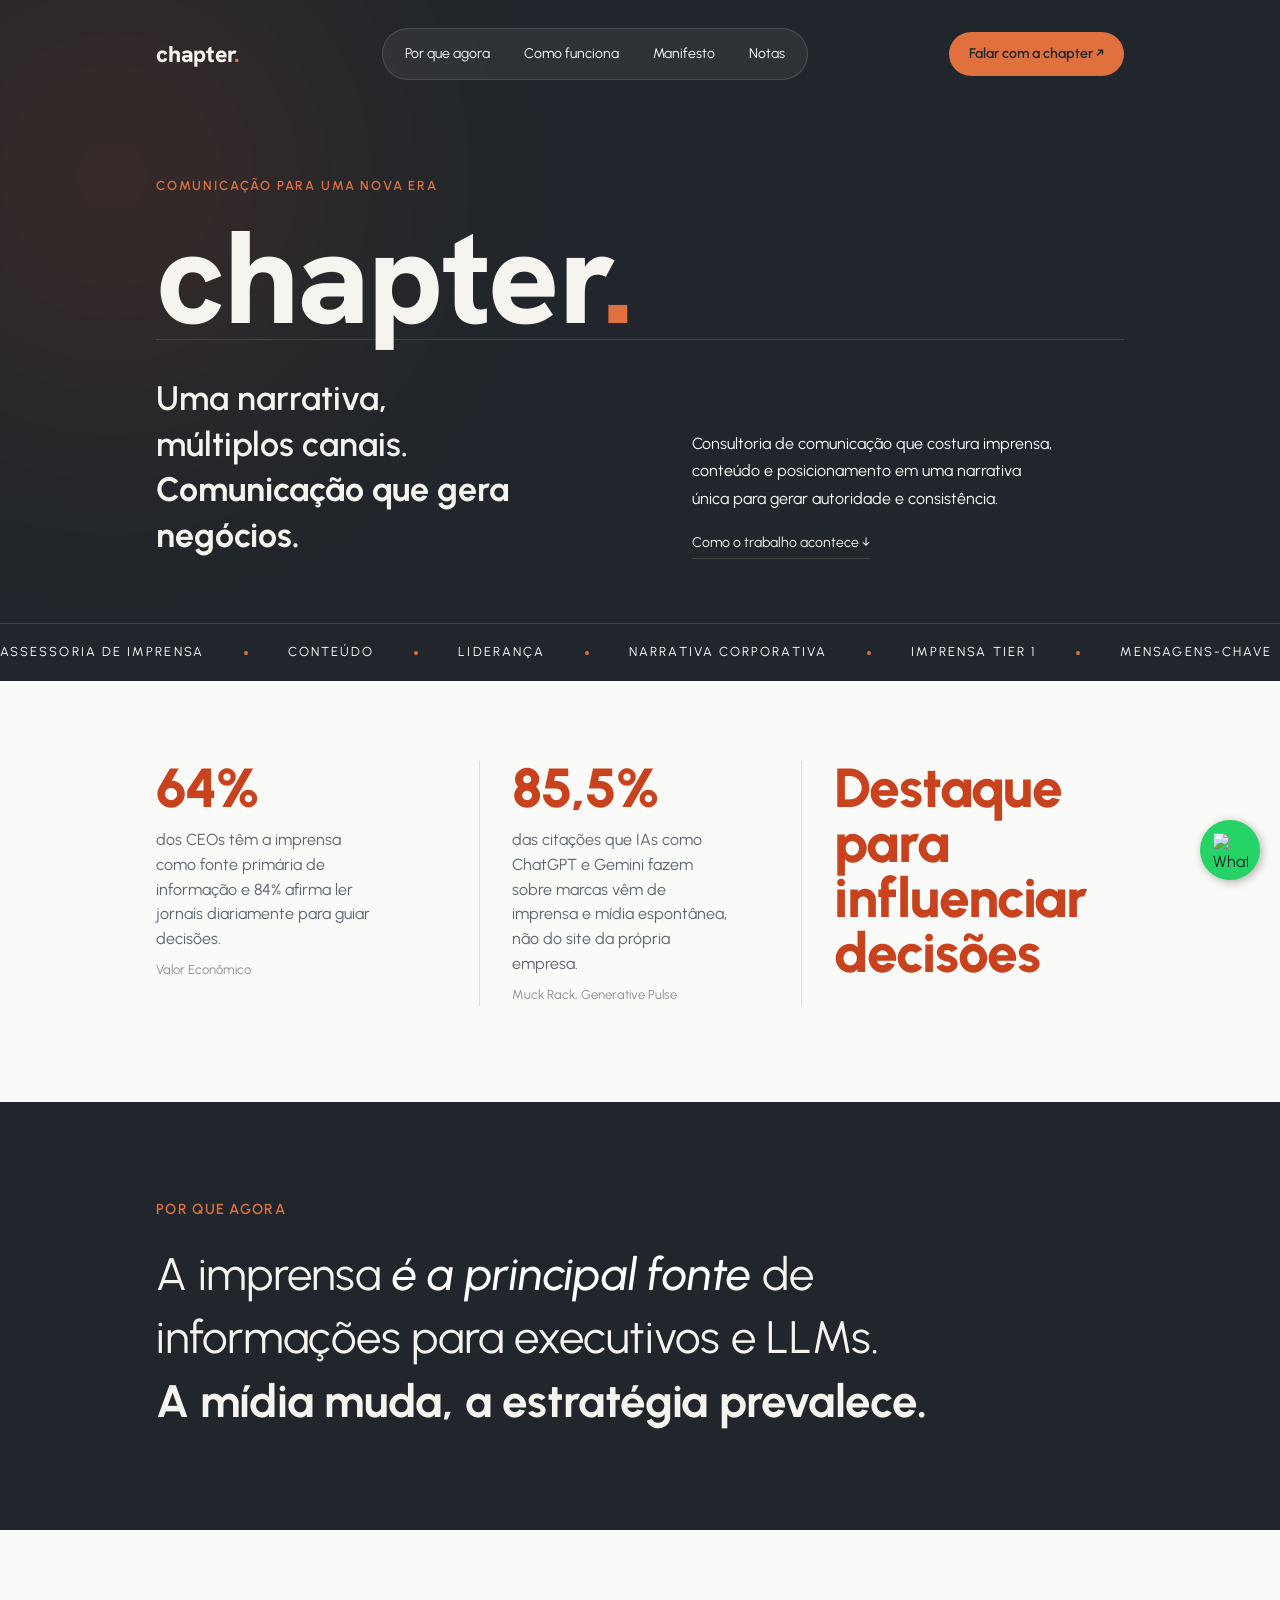
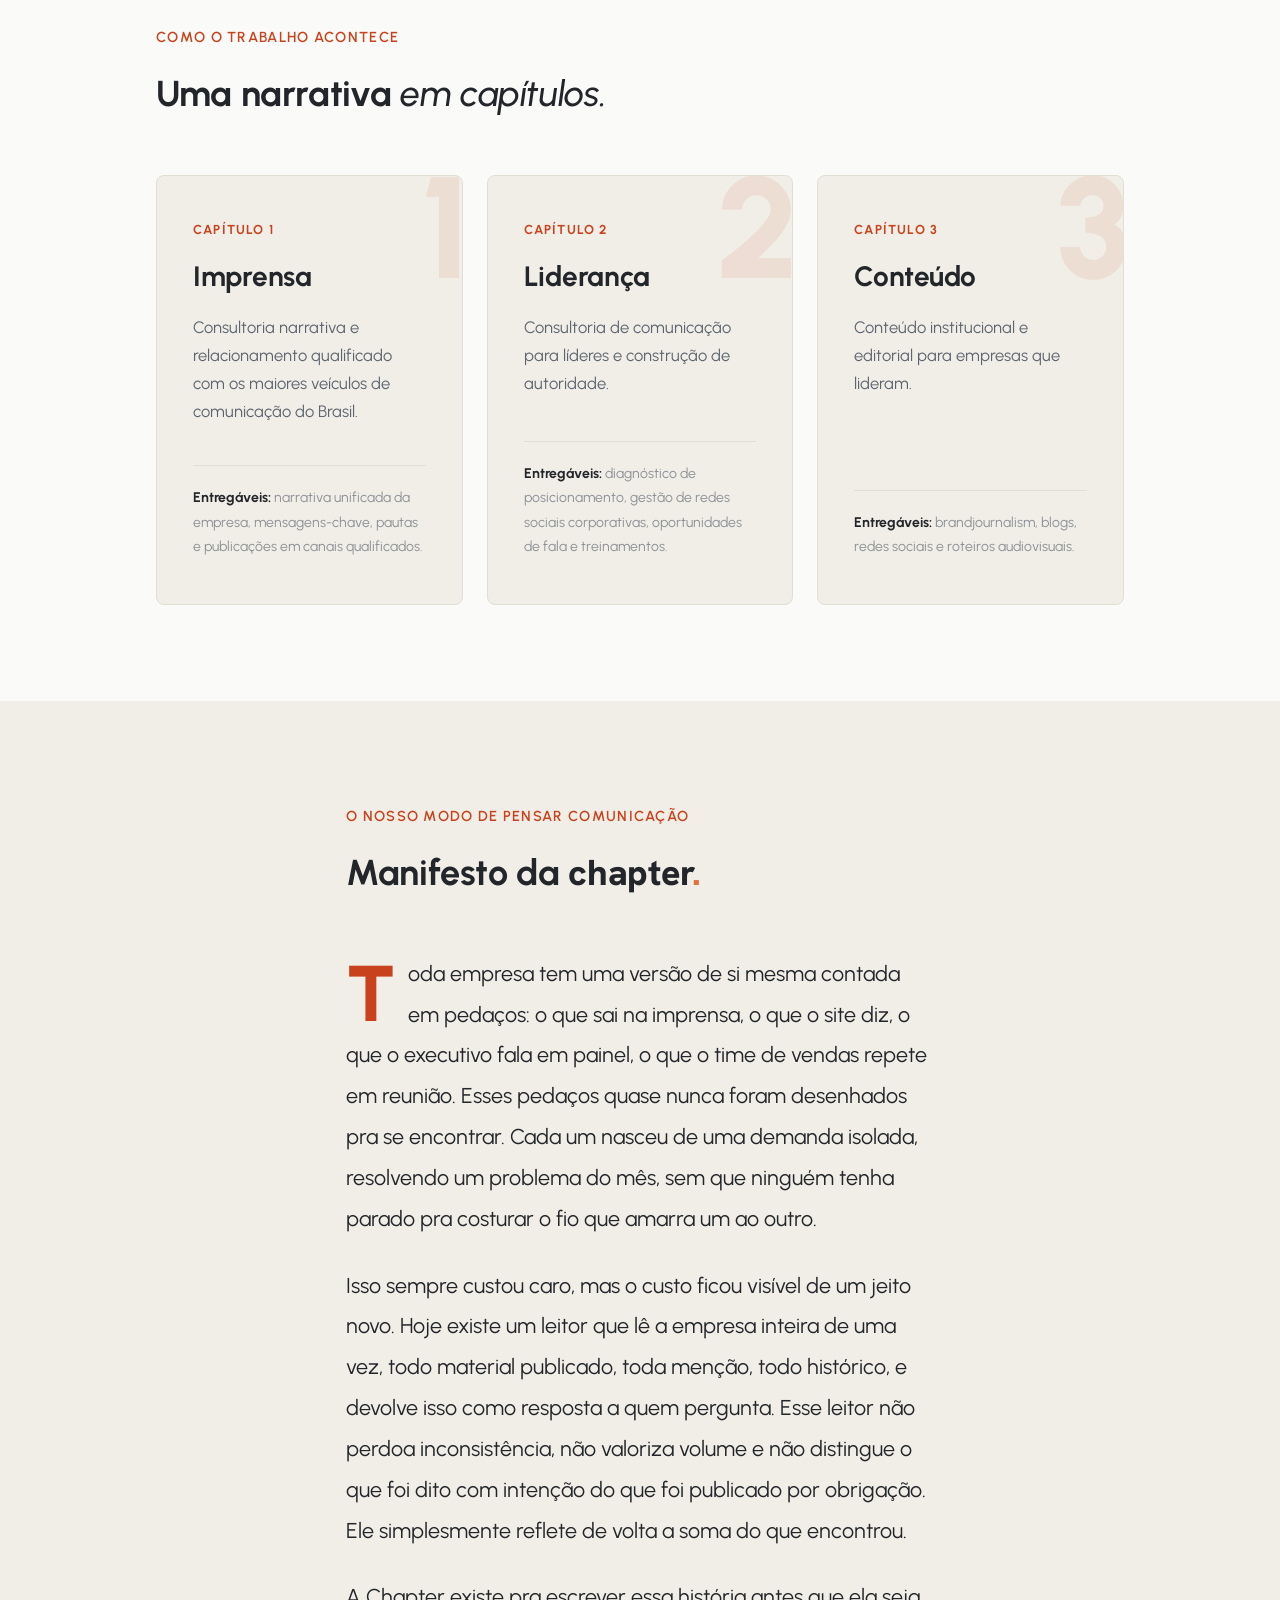
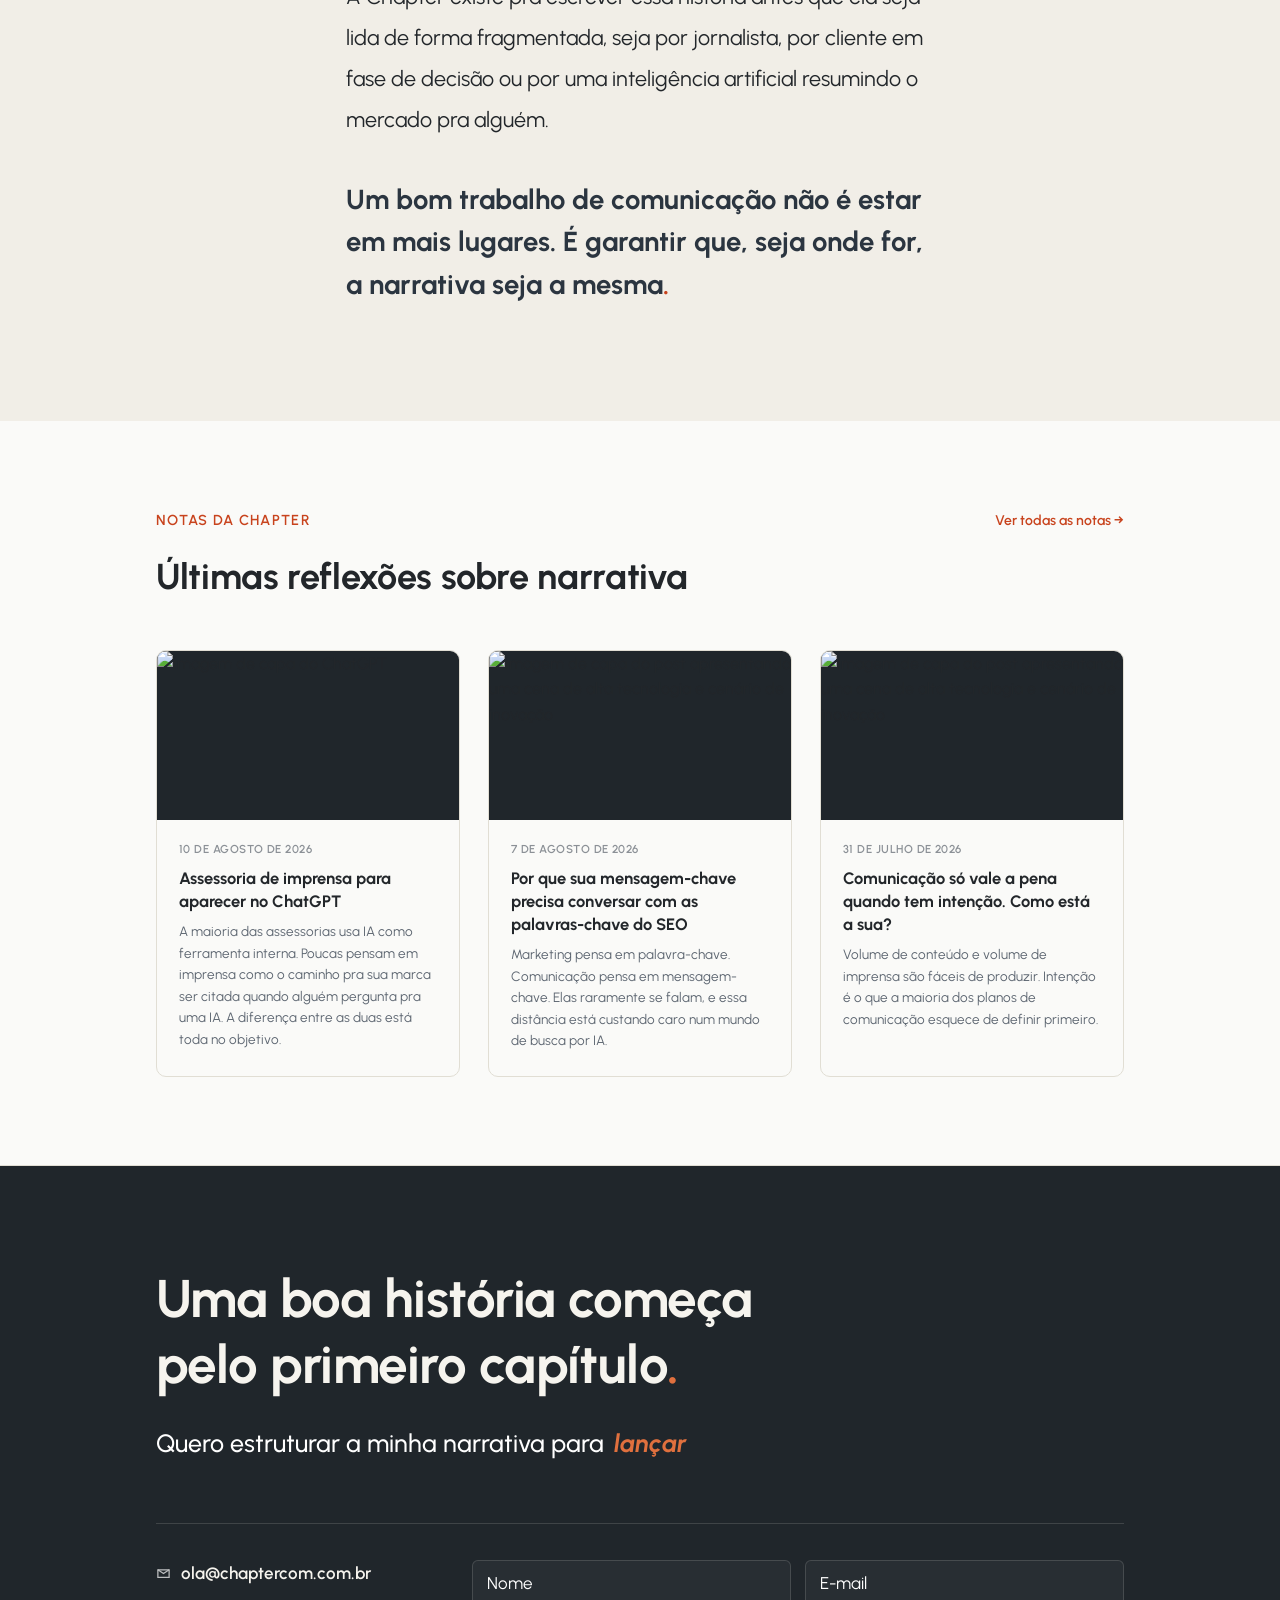
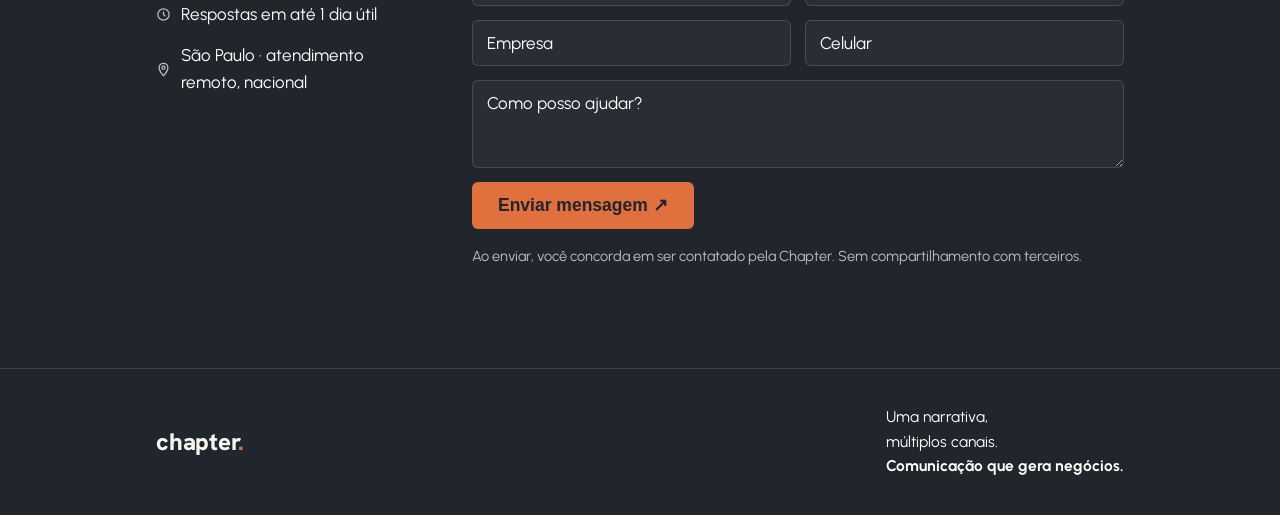
==== index.html @ cc1255ea "corrigido texto de entregáveis" ====
<!DOCTYPE html>
<html lang="pt-BR">
<head>
<meta charset="UTF-8">
<meta name="viewport" content="width=device-width, initial-scale=1.0">

<title>Chapter — Consultoria de Narrativa e Posicionamento em LLMs</title>
<meta name="description" content="A Chapter lê a narrativa completa da sua empresa e constrói as mensagens e cenários que sustentam sua autoridade de marca — na imprensa, em conteúdo próprio e nas respostas de IAs como ChatGPT e Gemini.">
<meta name="robots" content="index, follow">
<link rel="canonical" href="https://chaptercom.com.br/">

<!-- Open Graph -->
<meta property="og:type" content="website">
<meta property="og:site_name" content="Chapter">
<meta property="og:title" content="Chapter — Consultoria de Narrativa e Posicionamento em LLMs">
<meta property="og:description" content="Uma narrativa, múltiplos canais. Do humano às LLMs. Diagnóstico e consultoria de narrativa para empresas de tecnologia, cibersegurança e agências.">
<meta property="og:url" content="https://chaptercom.com.br/">
<meta property="og:image" content="https://chaptercom.com.br/og-image.jpg">
<meta property="og:image:width" content="1200">
<meta property="og:image:height" content="630">
<meta property="og:locale" content="pt_BR">

<!-- Twitter Card -->
<meta name="twitter:card" content="summary_large_image">
<meta name="twitter:title" content="Chapter — Consultoria de Narrativa e Posicionamento em LLMs">
<meta name="twitter:description" content="Uma narrativa, múltiplos canais. Do humano às LLMs.">
<meta name="twitter:image" content="https://chaptercom.com.br/og-image.jpg">

<!-- Favicon -->
<link rel="icon" type="image/svg+xml" href="favicon.svg">

<link rel="preconnect" href="https://fonts.googleapis.com">
<link rel="preconnect" href="https://fonts.gstatic.com" crossorigin>
<link href="https://fonts.googleapis.com/css2?family=Urbanist:ital,wght@0,400;0,500;0,600;0,700;0,800;1,500;1,600;1,700&family=Hanken+Grotesk:wght@800&display=swap" rel="stylesheet">

<script type="application/ld+json">
{
  "@context": "https://schema.org",
  "@type": "ProfessionalService",
  "name": "Chapter",
  "description": "Consultoria de narrativa e comunicação. Diagnóstico e consultoria contínua para empresas de tecnologia, cibersegurança e agências de publicidade.",
  "url": "https://chaptercom.com.br/",
  "email": "dayene@chaptercom.com.br",
  "areaServed": {
    "@type": "Country",
    "name": "Brasil"
  },
  "address": {
    "@type": "PostalAddress",
    "addressLocality": "São Paulo",
    "addressRegion": "SP",
    "addressCountry": "BR"
  },
  "makesOffer": [
    {
      "@type": "Offer",
      "name": "Diagnóstico de Narrativa",
      "description": "Imersão completa no negócio e leitura de como a empresa aparece hoje na imprensa, no conteúdo próprio e nas respostas de LLMs."
    },
    {
      "@type": "Offer",
      "name": "Consultoria de Narrativa",
      "description": "Execução contínua de imprensa Tier 1, conteúdo, canais próprios e branded content, com checagem trimestral de resultados."
    }
  ]
}
</script>
<style>
  :root{
    --slate:#53687C;
    --slate-deep:#2B3540;
    --terracota:#C8431D;
    --terracota-bright:#E0703E;
    --bg-dark:#20262B;
    --bg-light:#FAFAF8;
    --bg-alt:#F1EEE7;
    --ink:#22262A;
    --ink-soft:#5C6570;
    --ink-muted:#8B9096;
    --paper:#F6F4EE;
    --paper-soft:#fff;
    --line:#E1DED4;
    --line-dark:rgba(246,244,238,0.14);
    --wordmark: 'Hanken Grotesk', sans-serif;
    --display: 'Urbanist', sans-serif;
  }
  *{box-sizing:border-box; margin:0; padding:0;}
  html{ scroll-behavior:smooth; -webkit-text-size-adjust:100%; }

  /* ============ SCROLL REVEAL ============ */
  .reveal{ opacity:0; transform:translateY(22px); transition:opacity 0.7s ease, transform 0.7s ease; }
  .reveal.in{ opacity:1; transform:translateY(0); }

  @media (prefers-reduced-motion: reduce){
    .reveal{ opacity:1 !important; transform:none !important; transition:none !important; }
  }
  body{
    font-family:var(--display);
    color:var(--ink);
    background:var(--bg-light);
    line-height:1.6;
    -webkit-font-smoothing:antialiased;
  }
  .wrap{ max-width:1080px; margin:0 auto; padding:0 56px; }
  ::selection{ background:var(--terracota); color:#fff; }
  a{ color:inherit; }
  :focus-visible{ outline:2px solid var(--terracota-bright); outline-offset:3px; }

  @media (prefers-reduced-motion: reduce){
    *{ animation-duration:0.01ms !important; transition-duration:0.01ms !important; }
  }

  /* ============ WORDMARK (shared) ============ */
  .wordmark{ font-family:var(--wordmark); font-weight:800; letter-spacing:-0.01em; }
  .wordmark .dot{ color:var(--terracota-bright); }
  .sr-only{
    position:absolute; width:1px; height:1px; padding:0; margin:-1px;
    overflow:hidden; clip:rect(0,0,0,0); white-space:nowrap; border:0;
  }
  h1.wordmark{ margin:0; }

  /* ============ HEADER ============ */
  header.hero{ background:var(--bg-dark); padding:0; position:relative; overflow:hidden; }

  .hero-glow{
    position:absolute; left:-14rem; top:-10rem; width:42rem; height:42rem; border-radius:50%;
    background:radial-gradient(circle, var(--terracota) 0%, transparent 70%);
    opacity:0.22; filter:blur(120px); pointer-events:none;
  }

  .hero-nav-bar{
    position:relative; z-index:2; display:flex; align-items:center; justify-content:space-between;
    gap:16px; padding-top:28px;
  }
  .hero-nav-brand{ font-family:var(--wordmark); font-weight:800; font-size:23px; letter-spacing:-0.01em; color:var(--paper); text-decoration:none; }
  .hero-nav-pills{
    display:flex; align-items:center; gap:2px; background:rgba(255,255,255,0.06);
    border:1px solid var(--line-dark); border-radius:999px; padding:6px;
  }
  .hero-nav-pills a{
    font-size:14px; color:var(--paper-soft); text-decoration:none; padding:8px 16px; border-radius:999px;
    white-space:nowrap; transition:background 0.15s ease, color 0.15s ease;
  }
  .hero-nav-pills a:hover{ background:rgba(255,255,255,0.08); color:var(--paper); }
  .hero-cta-btn{
    font-size:14px; font-weight:600; color:var(--bg-dark); background:var(--terracota-bright);
    padding:11px 20px; border-radius:999px; text-decoration:none; white-space:nowrap;
    transition:background 0.15s ease;
  }
  .hero-cta-btn:hover{ background:var(--terracota); }

  .hero-content{ position:relative; z-index:1; padding-top:96px; }
  .eyebrow{
    font-size:13px; font-weight:600; letter-spacing:0.14em; text-transform:uppercase;
    color:var(--terracota-bright); display:block; margin-bottom:20px;
  }
  .hero-wordmark{ font-size:clamp(64px, 11vw, 132px); line-height:0.92; color:var(--paper); margin:0 0 44px; }

  .hero-grid{
    display:grid; grid-template-columns:1.15fr 1fr; gap:40px; align-items:end;
    padding-top:36px; border-top:1px solid var(--line-dark);
  }
  .hero-grid .hero-tag{
    font-family:var(--display); font-weight:600; font-size:clamp(24px,3.2vw,34px);
    line-height:1.35; color:var(--paper); text-align:left; padding-bottom:0;
  }
  .hero-side-text{ font-size:16px; line-height:1.7; color:var(--paper-soft); max-width:360px; }
  .hero-scroll-link{
    display:inline-flex; margin-top:20px; font-size:14px; color:var(--paper);
    border-bottom:1px solid var(--line-dark); padding-bottom:4px; text-decoration:none;
    transition:border-color 0.15s ease, color 0.15s ease;
  }
  .hero-scroll-link:hover{ border-color:var(--terracota-bright); color:var(--terracota-bright); }

  .hero-marquee{
    position:relative; z-index:1; margin-top:64px; overflow:hidden;
    border-top:1px solid var(--line-dark); padding:18px 0;
  }
  .hero-marquee-track{ display:flex; width:max-content; gap:40px; animation:marquee 28s linear infinite; }
  .hero-marquee-track span{
    display:flex; align-items:center; gap:40px; white-space:nowrap;
    font-size:13px; text-transform:uppercase; letter-spacing:0.16em; color:var(--paper-soft);
  }
  .hero-marquee-track i{ display:inline-block; width:4px; height:4px; background:var(--terracota-bright); border-radius:50%; }
  @keyframes marquee{ from{ transform:translateX(0); } to{ transform:translateX(-50%); } }
  @media (prefers-reduced-motion: reduce){ .hero-marquee-track{ animation:none; } }

  /* ============ VALUE + STATS ============ */
  section.value{ padding:80px 0 96px; }
  .stat-row{ display:grid; grid-template-columns:repeat(3, 1fr); }
  .stat{ padding:0 32px; border-left:1px solid var(--line); }
  .stat:first-child{ padding-left:0; border-left:none; }
  .stat-num{
    font-family:var(--display); font-weight:800; font-size:clamp(41px, 4.8vw, 55px);
    color:var(--terracota); letter-spacing:-0.02em; line-height:1;
  }
  .stat-label{ font-size:16px; line-height:1.55; color:var(--ink-soft); margin-top:12px; max-width:220px; }
  .stat-source{ font-size:13px; color:var(--ink-muted); margin-top:8px; }

  /* ============ O PROBLEMA ============ */
  section.problema{ background:var(--bg-dark); padding:96px 0; }
  .problema-eyebrow{
    font-size:14.5px; font-weight:600; letter-spacing:0.09em; text-transform:uppercase;
    color:var(--terracota-bright); margin-bottom:22px; display:block;
  }
  .problema-head{
    font-family:var(--display); font-size:clamp(32.5px, 4.3vw, 45.5px); line-height:1.4;
    color:var(--paper); max-width:820px; letter-spacing:-0.005em;
  }
  .problema-head .it{ font-style:italic; font-weight:500; color:var(--paper-soft); }
  .problema-head .hl{
    font-weight:700; color:var(--paper); text-decoration:underline;
    text-decoration-color:var(--terracota); text-decoration-thickness:2px; text-underline-offset:6px;
  }

  /* ============ SERVIÇOS / CAPÍTULOS ============ */
  section.servicos{ padding:96px 0; }
  .sec-eyebrow{
    font-size:14.5px; font-weight:600; letter-spacing:0.09em; text-transform:uppercase;
    color:var(--terracota); margin-bottom:16px; display:block;
  }
  h2.sec-title{
    font-family:var(--display); font-weight:700; font-size:clamp(30px, 3.6vw, 36px);
    letter-spacing:-0.01em; max-width:560px; margin-bottom:52px;
  }
  h2.sec-title .em{ font-style:italic; font-weight:500; }

  .chapters-grid{ display:grid; grid-template-columns:repeat(3, 1fr); gap:24px; }
  .chapter-card{
    position:relative; overflow:hidden; display:flex; flex-direction:column; justify-content:space-between;
    background:var(--bg-alt); border:1px solid var(--line); border-radius:8px;
    padding:44px 36px; transition:transform 0.4s ease, border-color 0.4s ease;
  }
  .chapter-card:hover{ transform:translateY(-4px); border-color:var(--terracota); }
  .chapter-ghost{
    position:absolute; top:-20px; right:-8px; z-index:0; pointer-events:none; user-select:none;
    font-family:var(--display); font-weight:800; font-size:9rem; line-height:1;
    color:var(--terracota); opacity:0.09; transition:transform 0.6s ease;
  }
  .chapter-card:hover .chapter-ghost{ transform:translateY(-8px); }
  .chapter-top, .chapter-bottom{ position:relative; z-index:1; }
  .chapter-num{
    font-size:13px; font-weight:700; letter-spacing:0.09em; text-transform:uppercase;
    color:var(--terracota); display:block;
  }
  .chapter-title{
    font-family:var(--display); font-weight:700; font-size:28px; letter-spacing:-0.01em;
    color:var(--ink); margin-top:14px;
  }
  .chapter-lead{ font-size:16.5px; line-height:1.7; color:var(--ink-soft); margin-top:14px; max-width:340px; }
  .chapter-bottom{ margin-top:40px; border-top:1px solid var(--line); padding-top:20px; }
  .chapter-desc{ font-size:14px; line-height:1.75; color:var(--ink-muted); }
  .chapter-desc strong{ color:var(--ink); font-weight:700; }

  /* ============ NARRATIVA ============ */
  section.narrativa{ background:var(--bg-alt); padding:104px 0 88px; }
  .narrativa .wrap{ max-width:700px; }
  .narrativa p{ font-size:21.5px; line-height:1.9; color:var(--ink); margin-bottom:26px; }
  .narrativa p:first-of-type::first-letter{
    font-family:var(--display); font-weight:800; font-size:79px; float:left;
    line-height:0.8; padding-right:12px; padding-top:8px; color:var(--terracota);
  }
  .narrativa .closing{
    font-family:var(--display); font-weight:700; font-size:27.5px; color:var(--slate-deep);
    line-height:1.55; margin-top:38px;
  }
  .narrativa .closing .dot{ color:var(--terracota); }

  /* ============ BLOG PREVIEW ============ */
  section.posts-preview{ padding:88px 0; border-bottom:1px solid var(--line); }
  .posts-preview-head{
    display:flex; align-items:baseline; justify-content:space-between; flex-wrap:wrap;
    gap:16px; margin-bottom:44px;
  }
  .posts-preview-grid{ display:grid; grid-template-columns:repeat(3, 1fr); gap:28px; }
  .preview-card{
    border:1px solid var(--line); border-radius:10px; overflow:hidden;
    text-decoration:none; color:inherit; display:block;
    transition:transform 0.2s ease, border-color 0.2s ease;
  }
  .preview-card:hover{ transform:translateY(-3px); border-color:var(--terracota); }
  .preview-thumb{ aspect-ratio:16/9; background:var(--bg-dark); overflow:hidden; }
  .preview-thumb img{ width:100%; height:100%; object-fit:cover; display:block; }
  .preview-thumb-empty{ display:flex; align-items:center; justify-content:center; }
  .preview-thumb-empty span{ font-family:var(--wordmark); font-weight:800; font-size:22px; color:var(--paper); }
  .preview-body{ padding:20px 22px 24px; }
  .preview-date{ font-size:11.5px; color:var(--ink-muted); font-weight:600; letter-spacing:0.04em; text-transform:uppercase; margin-bottom:8px; }
  .preview-title{ font-family:var(--display); font-weight:700; font-size:16.5px; line-height:1.4; margin-bottom:8px; }
  .preview-excerpt{ font-size:13.5px; line-height:1.6; color:var(--ink-soft); }
  .posts-preview-link{ font-size:14px; font-weight:600; color:var(--terracota); text-decoration:none; }
  .posts-preview-link:hover{ color:var(--terracota-bright); }
  section.cta{ background:var(--bg-dark); padding:100px 0; }
  .cta-head{
    font-family:var(--display); font-weight:700; font-size:clamp(36px, 5vw, 53px);
    line-height:1.25; color:var(--paper); letter-spacing:-0.01em; max-width:700px; margin-bottom:24px;
  }
  .cta-head .dot{ color:var(--terracota-bright); }
  .cta-rot{
    font-family:var(--display); font-weight:500; font-size:25px; color:var(--paper-soft);
    display:flex; align-items:baseline; gap:10px; flex-wrap:wrap; margin-bottom:60px;
  }
  #rotword{ color:var(--terracota-bright); font-weight:700; font-style:italic; min-width:100px; display:inline-block; transition:opacity 0.25s ease; }
  .cta-split{
    display:grid; grid-template-columns:260px 1fr; gap:56px;
    border-top:1px solid var(--line-dark); padding-top:36px;
  }
  .cta-contact-lines{ display:flex; flex-direction:column; gap:14px; }
  .cta-contact-line{ display:flex; align-items:center; gap:10px; font-size:17px; color:var(--paper-soft); }
  .cta-contact-line svg{ flex-shrink:0; opacity:0.7; }
  .cta-contact-line a{ color:var(--paper); text-decoration:none; font-weight:600; }
  .cta-contact-line a:hover{ color:var(--terracota-bright); }
  .cta-split form{ display:flex; flex-direction:column; gap:14px; }
  .cta-row-2{ display:grid; grid-template-columns:1fr 1fr; gap:14px; }
  .cta-split input, .cta-split textarea{
    font-family:var(--display); font-size:17px; color:var(--paper);
    background:rgba(255,255,255,0.04); border:1px solid var(--line-dark);
    border-radius:6px; padding:12px 14px; width:100%;
  }
  .cta-split textarea{ resize:vertical; min-height:88px; }
  .cta-split input::placeholder, .cta-split textarea::placeholder{ color:var(--paper-soft); }
  .cta-split input:focus, .cta-split textarea:focus{ outline:none; border-color:var(--terracota-bright); }
  .cta-btn{
    display:inline-flex; align-items:center; justify-content:center; gap:8px;
    font-weight:600; font-size:17.5px; color:var(--bg-dark);
    background:var(--terracota-bright); padding:13px 26px; border-radius:6px; border:none; cursor:pointer;
    transition:background 0.15s ease; width:fit-content;
  }
  .cta-btn:hover{ background:var(--terracota); color:var(--paper); }
  .cta-form-note{ font-size:14.5px; color:var(--paper-soft); opacity:0.7; margin-top:2px; }

  /* ============ FOOTER ============ */
  footer{ background:var(--bg-dark); padding:36px 0; border-top:1px solid var(--line-dark); }
  footer .wrap{ display:flex; align-items:center; justify-content:space-between; flex-wrap:wrap; gap:14px; }
  .footer-wordmark{ font-size:24px; color:var(--paper); }
  .footer-tag{ font-size:15.5px; color:var(--paper-soft); }

  /* ============ WHATSAPP ============ */
  .whatsapp-btn {
  position: fixed;
  bottom: 20px;
  right: 20px;
  width: 60px;
  height: 60px;
  background-color: #25d366;
  border-radius: 50%;
  box-shadow: 2px 2px 10px rgba(0, 0, 0, 0.3);
  z-index: 9999;
  display: flex;
  align-items: center;
  justify-content: center;
  transition: transform 0.3s ease;
}

.whatsapp-btn:hover {
  transform: scale(1.1);
}

.whatsapp-btn img {
  width: 35px;
  height: 35px;
}

  /* ============ RESPONSIVE ============ */
  @media (max-width:860px){
    .wrap{ padding:0 28px; }
    .hero-nav-bar{ flex-wrap:wrap; padding-top:20px; }
    .hero-nav-pills{ order:3; width:100%; justify-content:flex-start; overflow-x:auto; -webkit-overflow-scrolling:touch; scrollbar-width:none; }
    .hero-nav-pills::-webkit-scrollbar{ display:none; }
    .hero-content{ padding-top:56px; }
    .hero-grid{ grid-template-columns:1fr; gap:22px; }
    section.value{ padding:56px 0 64px; }
    .value-sub{ margin-bottom:44px; }
    .stat-row{ grid-template-columns:1fr; gap:28px; }
    .stat{ padding-left:0; border-left:none; padding-top:20px; border-top:1px solid var(--line); }
    .stat:first-child{ border-top:none; padding-top:0; }
    section.problema, section.servicos, section.cta, section.posts-preview{ padding:64px 0; }
    .posts-preview-grid{ grid-template-columns:1fr; }
    .chapters-grid{ grid-template-columns:1fr; }
    .chapter-card{ padding:32px 26px; }
    .chapter-ghost{ font-size:6rem; top:-10px; right:-4px; }
    section.narrativa{ padding:64px 0 48px; }
    .cta-split{ grid-template-columns:1fr; gap:28px; }
    .cta-row-2{ grid-template-columns:1fr; }
    footer .wrap{ flex-direction:column; align-items:flex-start; }
  }
</style>
</head>
<body>

<header class="hero" id="topo">
  <div aria-hidden class="hero-glow"></div>

  <div class="wrap hero-nav-bar">
    <a class="hero-nav-brand wordmark" href="#topo">chapter<span class="dot">.</span></a>
    <nav class="hero-nav-pills">
      <a href="#problema">Por que agora</a>
      <a href="#servicos">Como funciona</a>
      <a href="#manifesto">Manifesto</a>
      <a href="#notas">Notas</a>
    </nav>
    <a class="hero-cta-btn" href="#cta">Falar com a chapter ↗</a>
  </div>

  <div class="wrap hero-content">
    <span class="eyebrow">Comunicação para uma nova era</span>
    <h1 class="wordmark hero-wordmark">chapter<span class="dot">.</span><span class="sr-only"> — Consultoria de narrativa e posicionamento em LLMs</span></h1>

    <div class="hero-grid">
      <p class="hero-tag">Uma narrativa,<br>múltiplos canais.<br><strong>Comunicação que gera negócios.</strong></p>
      <div class="hero-side">
        <p class="hero-side-text">Consultoria de comunicação que costura imprensa, conteúdo e posicionamento em uma narrativa única para gerar autoridade e consistência.</p>
        <a href="#servicos" class="hero-scroll-link">Como o trabalho acontece ↓</a>
      </div>
    </div>
  </div>

  <div class="hero-marquee" aria-hidden="true">
    <div class="hero-marquee-track">
      <span>Assessoria de imprensa<i></i>Conteúdo<i></i>Liderança<i></i>Narrativa corporativa<i></i>Imprensa Tier 1<i></i>Mensagens-chave<i></i>Autoridade executiva<i></i></span>
      <span>Assessoria de imprensa<i></i>Conteúdo<i></i>Liderança<i></i>Narrativa corporativa<i></i>Imprensa Tier 1<i></i>Mensagens-chave<i></i>Autoridade executiva<i></i></span>
    </div>
  </div>
</header>

<section class="value">
  <div class="wrap">
    <div class="stat-row">
      <div class="stat reveal">
        <div class="stat-num" data-final="64%">0%</div>
        <div class="stat-label">dos CEOs têm a imprensa como fonte primária de informação e 84% afirma ler jornais diariamente para guiar decisões.</div>
        <div class="stat-source">Valor Econômico</div>
      </div>
      <div class="stat reveal">
        <div class="stat-num" data-final="85,5%">0%</div>
        <div class="stat-label">das citações que IAs como ChatGPT e Gemini fazem sobre marcas vêm de imprensa e mídia espontânea, não do site da própria empresa.</div>
        <div class="stat-source">Muck Rack, Generative Pulse</div>
      </div>
      <div class="stat reveal">
        <div class="stat-num">Destaque para influenciar decisões</div>
      </div>
    </div>
  </div>
</section>

<section class="problema" id="problema">
  <div class="wrap">
    <span class="problema-eyebrow">Por que agora</span>
    <p class="problema-head reveal">A imprensa <span class="it">é a principal fonte</span> de informações para executivos e LLMs. </br><strong>A mídia muda, a estratégia prevalece.</strong></p>
  </div>
</section>

<section class="servicos" id="servicos">
  <div class="wrap">
    <span class="sec-eyebrow">Como o trabalho acontece</span>
    <h2 class="sec-title">Uma narrativa <span class="em">em capítulos.</span></h2>

    <div class="chapters-grid">
      <article class="chapter-card reveal">
        <span class="chapter-ghost" aria-hidden="true">1</span>
        <div class="chapter-top">
          <span class="chapter-num">Capítulo 1</span>
          <h3 class="chapter-title">Imprensa</h3>
          <p class="chapter-lead">Consultoria narrativa e relacionamento qualificado com os maiores veículos de comunicação do Brasil.</p>
        </div>
        <div class="chapter-bottom">
          <p class="chapter-desc"><strong>Entregáveis:</strong> narrativa unificada da empresa, mensagens-chave, pautas e publicações em canais qualificados.</p>
        </div>
      </article>

      <article class="chapter-card reveal">
        <span class="chapter-ghost" aria-hidden="true">2</span>
        <div class="chapter-top">
          <span class="chapter-num">Capítulo 2</span>
          <h3 class="chapter-title">Liderança</h3>
          <p class="chapter-lead">Consultoria de comunicação para líderes e construção de autoridade.</p>
        </div>
        <div class="chapter-bottom">
          <p class="chapter-desc"><strong>Entregáveis:</strong> diagnóstico de posicionamento, gestão de redes sociais corporativas, oportunidades de fala e treinamentos.</p>
        </div>
      </article>

      <article class="chapter-card reveal">
        <span class="chapter-ghost" aria-hidden="true">3</span>
        <div class="chapter-top">
          <span class="chapter-num">Capítulo 3</span>
          <h3 class="chapter-title">Conteúdo</h3>
          <p class="chapter-lead">Conteúdo institucional e editorial para empresas que lideram.</p>
        </div>
        <div class="chapter-bottom">
          <p class="chapter-desc"><strong>Entregáveis:</strong> brandjournalism, blogs, redes sociais e roteiros audiovisuais.</p>
        </div>
      </article>
    </div>
  </div>
</section>

<section class="narrativa" id="manifesto">


  <div class="wrap">
    <span class="sec-eyebrow">O nosso modo de pensar comunicação</span>
    <h2 class="sec-title">Manifesto da <span class="wordmark">chapter<span class="dot">.</span></span></h2>
    <p>Toda empresa tem uma versão de si mesma contada em pedaços: o que sai na imprensa, o que o site diz, o que o executivo fala em painel, o que o time de vendas repete em reunião. Esses pedaços quase nunca foram desenhados pra se encontrar. Cada um nasceu de uma demanda isolada, resolvendo um problema do mês, sem que ninguém tenha parado pra costurar o fio que amarra um ao outro.</p>
    <p>Isso sempre custou caro, mas o custo ficou visível de um jeito novo. Hoje existe um leitor que lê a empresa inteira de uma vez, todo material publicado, toda menção, todo histórico, e devolve isso como resposta a quem pergunta. Esse leitor não perdoa inconsistência, não valoriza volume e não distingue o que foi dito com intenção do que foi publicado por obrigação. Ele simplesmente reflete de volta a soma do que encontrou.</p>
    <p>A Chapter existe pra escrever essa história antes que ela seja lida de forma fragmentada, seja por jornalista, por cliente em fase de decisão ou por uma inteligência artificial resumindo o mercado pra alguém.</p>
    <p class="closing reveal">Um bom trabalho de comunicação não é estar em mais lugares. É garantir que, seja onde for, a narrativa seja a mesma<span class="dot">.</span></p>
  </div>
</section>

<section class="posts-preview" id="notas">
  <div class="wrap">
    <div class="posts-preview-head">
      <div>
        <span class="sec-eyebrow">Notas da Chapter</span>
        <h2 class="sec-title" style="margin-bottom:0;">Últimas reflexões sobre narrativa</h2>
      </div>
      <a href="blog/index.html" class="posts-preview-link">Ver todas as notas →</a>
    </div>
    <div class="posts-preview-grid">
<!-- BLOG_PREVIEW_START -->
      <a href="blog/assessoria-de-imprensa-para-aparecer-no-chatgpt.html" class="preview-card">
        <div class="preview-thumb"><img src="https://images.unsplash.com/photo-1677691820099-a6e8040aa077?q=80&w=1074&auto=format&fit=crop&ixlib=rb-4.1.0&ixid=M3wxMjA3fDB8MHxwaG90by1wYWdlfHx8fGVufDB8fHx8fA%3D%3D" alt="Imagem de capa do ChatGPT" loading="lazy"></div>
        <div class="preview-body">
          <div class="preview-date">10 de agosto de 2026</div>
          <div class="preview-title">Assessoria de imprensa para aparecer no ChatGPT</div>
          <p class="preview-excerpt">A maioria das assessorias usa IA como ferramenta interna. Poucas pensam em imprensa como o caminho pra sua marca ser citada quando alguém pergunta pra uma IA. A diferença entre as duas está toda no objetivo.</p>
        </div>
      </a>
      <a href="blog/mensagem-chave-e-palavras-chave-seo-geo.html" class="preview-card">
        <div class="preview-thumb"><img src="https://plus.unsplash.com/premium_photo-1784395298017-28a8d656df19?q=80&w=1470&auto=format&fit=crop&ixlib=rb-4.1.0&ixid=M3wxMjA3fDB8MHxwaG90by1wYWdlfHx8fGVufDB8fHx8fA%3D%3D" alt="Imagem de capa do post apresentando uma cena de alta tecnologia e cenário de inovação" loading="lazy"></div>
        <div class="preview-body">
          <div class="preview-date">7 de agosto de 2026</div>
          <div class="preview-title">Por que sua mensagem-chave precisa conversar com as palavras-chave do SEO</div>
          <p class="preview-excerpt">Marketing pensa em palavra-chave. Comunicação pensa em mensagem-chave. Elas raramente se falam, e essa distância está custando caro num mundo de busca por IA.</p>
        </div>
      </a>
      <a href="blog/comunicacao-so-vale-a-pena-com-intencao.html" class="preview-card">
        <div class="preview-thumb"><img src="https://images.unsplash.com/photo-1760389005000-bf02bf24f463?q=80&w=1423&auto=format&fit=crop&ixlib=rb-4.1.0&ixid=M3wxMjA3fDB8MHxwaG90by1wYWdlfHx8fGVufDB8fHx8fA%3D%3D" alt="Imagem de capa do post apresentando uma cena de alta tecnologia e cenário de inovação" loading="lazy"></div>
        <div class="preview-body">
          <div class="preview-date">31 de julho de 2026</div>
          <div class="preview-title">Comunicação só vale a pena quando tem intenção. Como está a sua?</div>
          <p class="preview-excerpt">Volume de conteúdo e volume de imprensa são fáceis de produzir. Intenção é o que a maioria dos planos de comunicação esquece de definir primeiro.</p>
        </div>
      </a>
<!-- BLOG_PREVIEW_END -->
    </div>
  </div>
</section>

<section class="cta" id="cta">
  <div class="wrap">
    <h2 class="cta-head">Uma boa história começa pelo primeiro capítulo<span class="dot">.</span></h2>
    <div class="cta-rot">
      <span>Quero estruturar a minha narrativa para</span>
      <span id="rotword">captar</span>
    </div>
    <div class="cta-split">
      <div class="cta-contact-lines">
        <div class="cta-contact-line">
          <svg width="15" height="15" viewBox="0 0 24 24" fill="none" stroke="currentColor" stroke-width="2"><path d="M3 6h18v12H3z"/><path d="M3 6l9 6 9-6"/></svg>
          <a href="mailto:dayene@chaptercom.com.br">ola@chaptercom.com.br</a>
        </div>
        <div class="cta-contact-line">
          <svg width="15" height="15" viewBox="0 0 24 24" fill="none" stroke="currentColor" stroke-width="2"><circle cx="12" cy="12" r="9"/><path d="M12 7v5l3 3"/></svg>
          <span>Respostas em até 1 dia útil</span>
        </div>
        <div class="cta-contact-line">
          <svg width="15" height="15" viewBox="0 0 24 24" fill="none" stroke="currentColor" stroke-width="2"><path d="M12 2C8 2 5 5 5 9c0 5 7 13 7 13s7-8 7-13c0-4-3-7-7-7z"/><circle cx="12" cy="9" r="2.5"/></svg>
          <span>São Paulo · atendimento remoto, nacional</span>
        </div>
      </div>

      <form action="https://formspree.io/f/mdeknlod" method="POST">
        <div class="cta-row-2">
          <input type="text" name="nome" placeholder="Nome" required>
          <input type="email" name="email" placeholder="E-mail" required>
        </div>
        <div class="cta-row-2">
          <input type="text" name="empresa" placeholder="Empresa">
          <input type="tel" name="celular" placeholder="Celular" required>
        </div>
        <textarea name="mensagem" placeholder="Como posso ajudar?" required></textarea>
        <button class="cta-btn" type="submit">Enviar mensagem ↗</button>
        <p class="cta-form-note">Ao enviar, você concorda em ser contatado pela Chapter. Sem compartilhamento com terceiros.</p>
      </form>
    </div>
  </div>
</section>

<footer>
  <div class="wrap">
    <div class="footer-wordmark wordmark">chapter<span class="dot">.</span></div>
    <div class="footer-tag">Uma narrativa,<br>múltiplos canais.</br><strong>Comunicação que gera negócios.</strong></div>
  </div>
</footer>

<script>
(function(){
  var words = ["captar","lançar","crescer","comprar","vender"];
  var i = 0;
  var el = document.getElementById('rotword');
  var reduceMotion = window.matchMedia('(prefers-reduced-motion: reduce)').matches;
  if(el){
    setInterval(function(){
      i = (i+1) % words.length;
      if(reduceMotion){ el.textContent = words[i]; return; }
      el.style.opacity = 0;
      setTimeout(function(){
        el.textContent = words[i];
        el.style.opacity = 1;
      }, 200);
    }, 2000);
  }
})();

(function(){
  var reduceMotion = window.matchMedia('(prefers-reduced-motion: reduce)').matches;

  function countUp(node){
    var final = node.getAttribute('data-final');
    if(!final) return;
    var match = final.match(/^([\d,.]+)(.*)$/);
    if(!match){ node.textContent = final; return; }
    var numPart = match[1];
    var suffix = match[2];
    var isDecimal = numPart.indexOf(',') > -1;
    var target = parseFloat(numPart.replace(',', '.'));
    var duration = 1100;
    var start = null;
    function step(ts){
      if(!start) start = ts;
      var progress = Math.min((ts - start) / duration, 1);
      var eased = 1 - Math.pow(1 - progress, 3);
      var current = target * eased;
      node.textContent = (isDecimal ? current.toFixed(1).replace('.', ',') : Math.round(current)) + suffix;
      if(progress < 1){ requestAnimationFrame(step); }
      else { node.textContent = final; }
    }
    requestAnimationFrame(step);
  }

  var revealEls = document.querySelectorAll('.reveal');
  var statGroups = {};
  revealEls.forEach(function(el, idx){
    var parent = el.closest('.stat-row, .chapters');
    if(parent){
      if(!statGroups[parent]) statGroups[parent] = [];
      statGroups[parent].push(el);
    }
  });

  var observer = new IntersectionObserver(function(entries){
    entries.forEach(function(entry){
      if(entry.isIntersecting){
        var el = entry.target;
        var siblings = Array.prototype.slice.call(el.parentElement.children).filter(function(c){ return c.classList.contains('reveal'); });
        var order = siblings.indexOf(el);
        var delay = reduceMotion ? 0 : order * 110;
        setTimeout(function(){
          el.classList.add('in');
          var statNum = el.querySelector('.stat-num[data-final]');
          if(statNum && !statNum.dataset.done){
            statNum.dataset.done = '1';
            if(reduceMotion){ statNum.textContent = statNum.getAttribute('data-final'); }
            else { countUp(statNum); }
          }
        }, delay);
        observer.unobserve(el);
      }
    });
  }, { threshold:0.2, rootMargin:'0px 0px -40px 0px' });

  revealEls.forEach(function(el){ observer.observe(el); });
})();
</script>



<a href="https://wa.me/5513991140186?text=Quero%20conversar%20com%20a%20Chapter!" class="whatsapp-btn" target="_blank" rel="noopener noreferrer">
  <img src="https://thumb.wikimedia.org/wikipedia/commons/thumb/6/6b/WhatsApp.svg/960px-WhatsApp.svg.png?utm_source=pt.wikipedia.org&utm_campaign=imageinfo&utm_content=thumbnail" alt="WhatsApp">
</a>

</body>
</html>
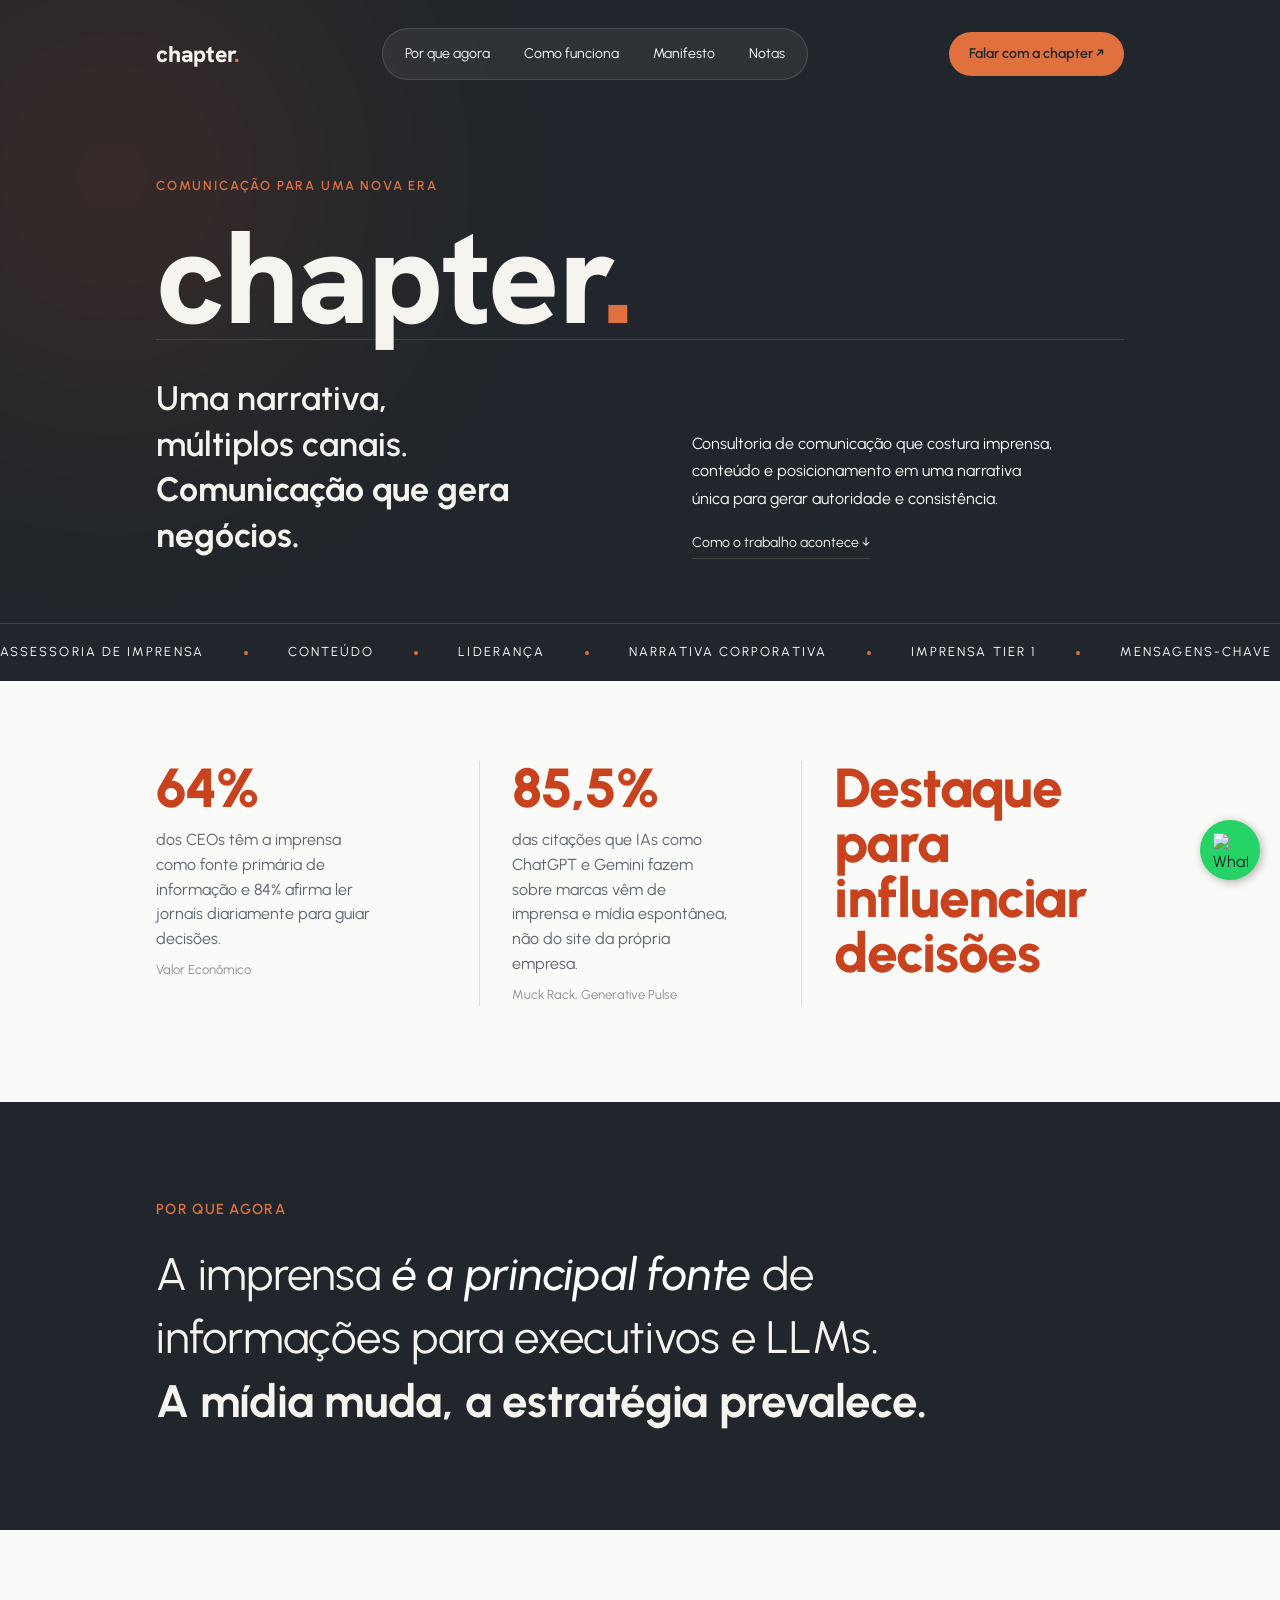
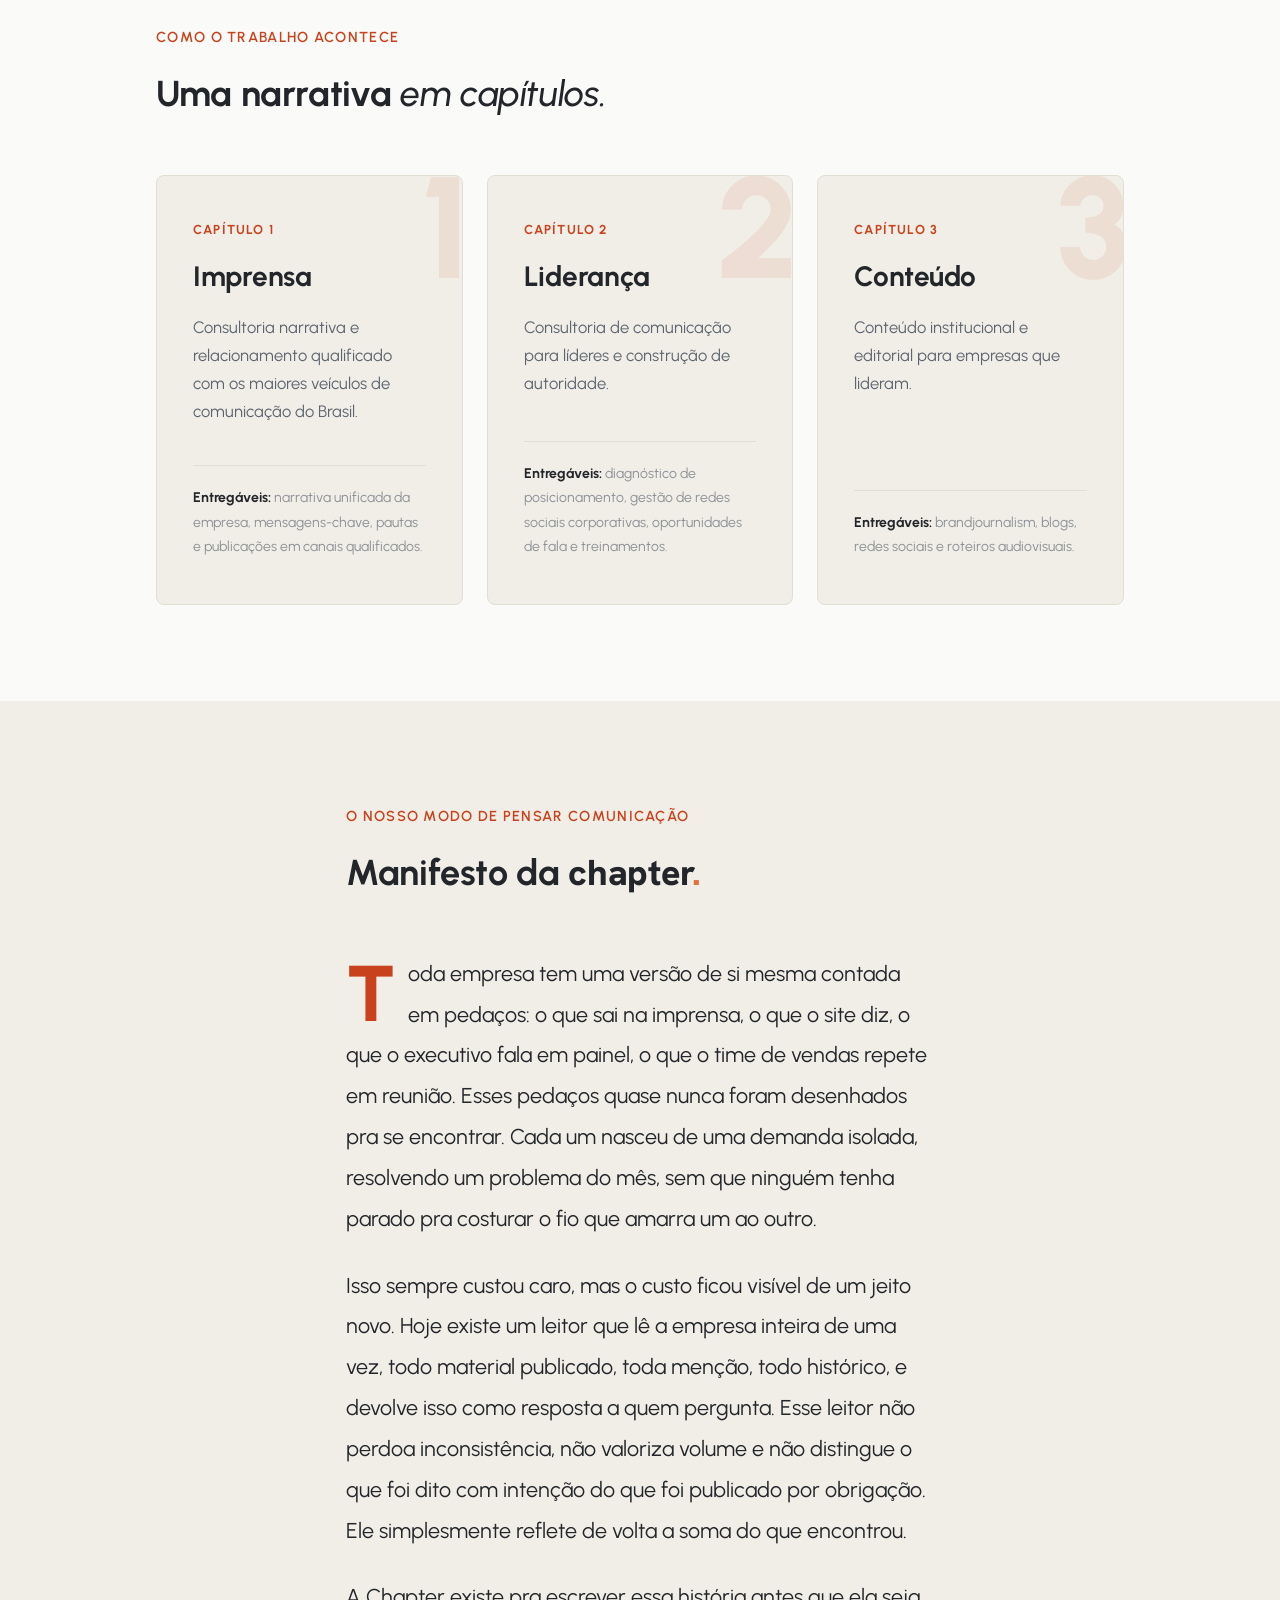
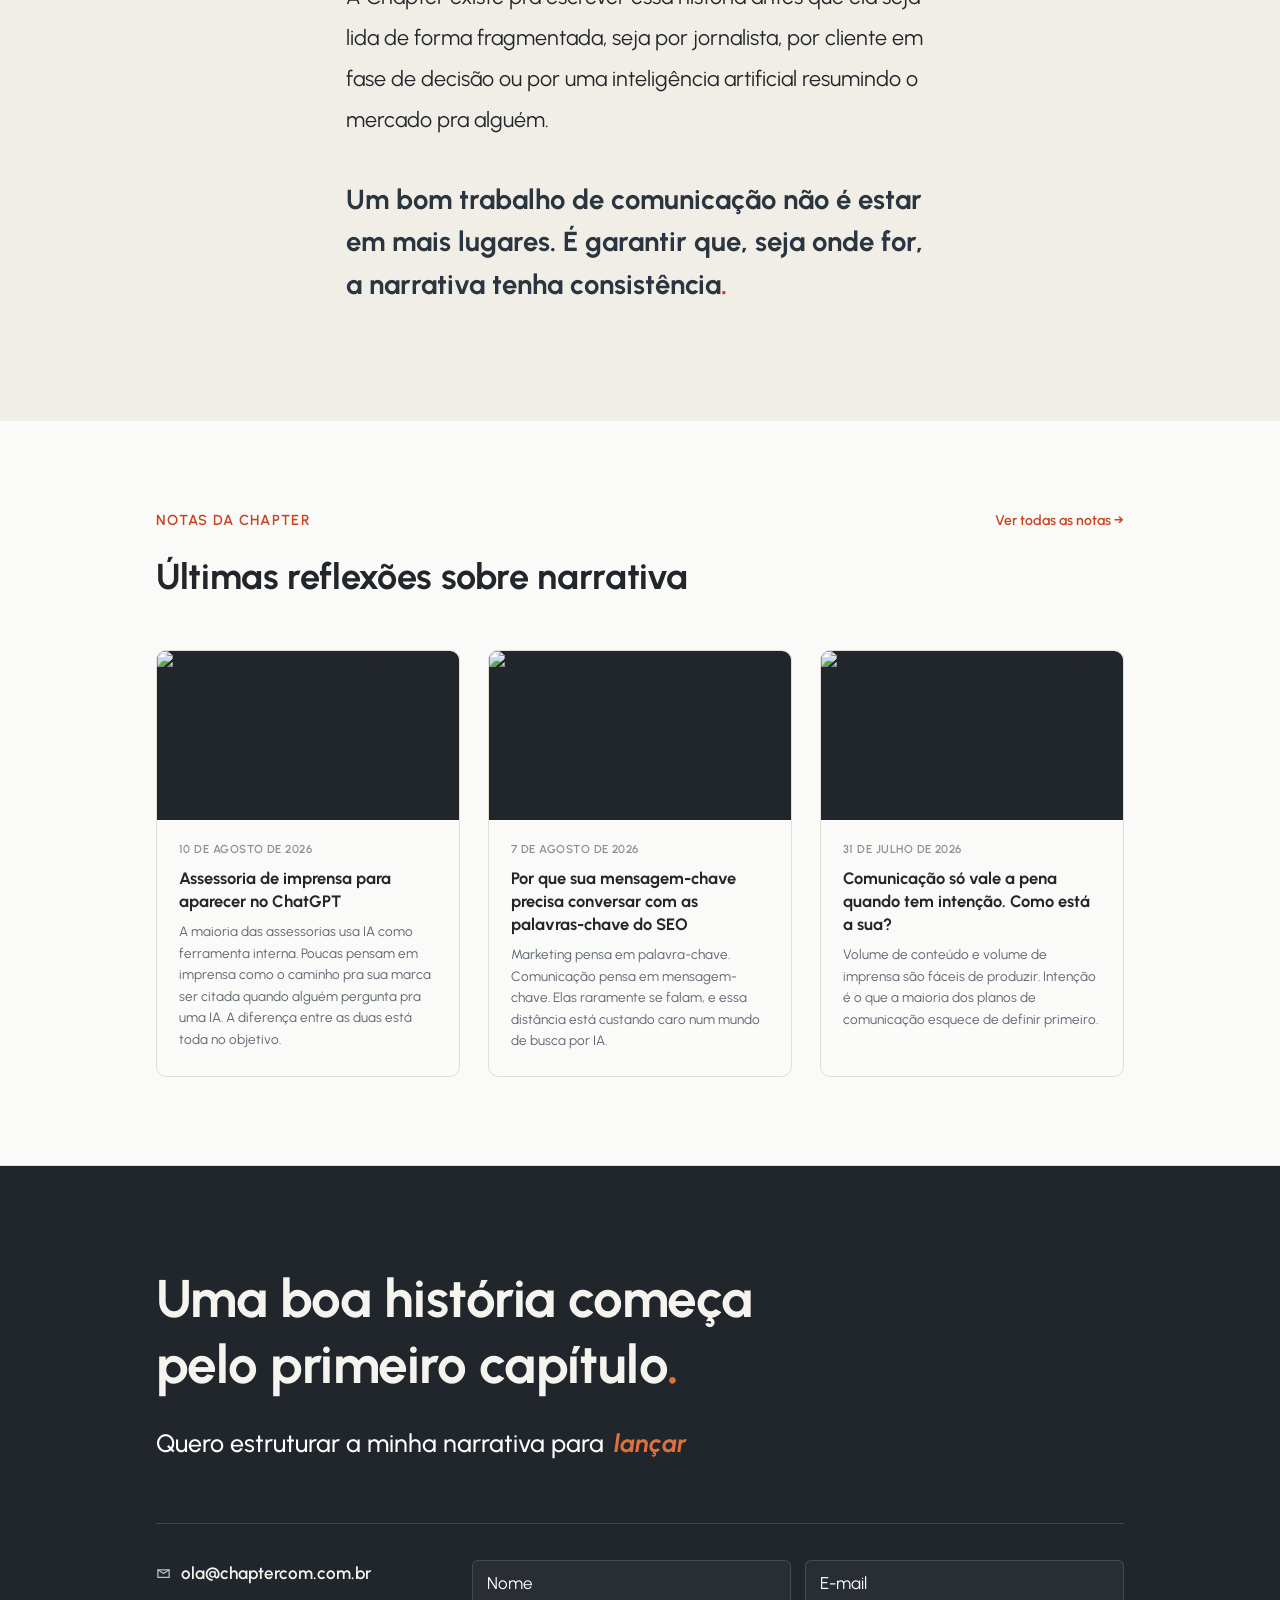
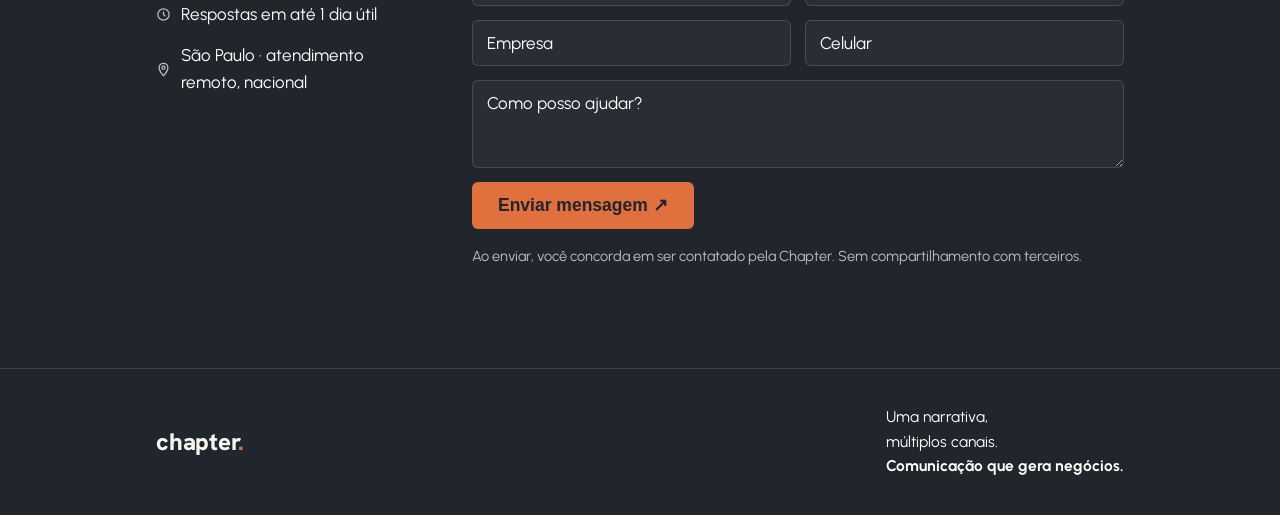
==== commit 1b54deeb: "corrigido texto de bom trabalho" ====
--- a/index.html
+++ b/index.html
@@ -503,7 +503,7 @@
     <p>Toda empresa tem uma versão de si mesma contada em pedaços: o que sai na imprensa, o que o site diz, o que o executivo fala em painel, o que o time de vendas repete em reunião. Esses pedaços quase nunca foram desenhados pra se encontrar. Cada um nasceu de uma demanda isolada, resolvendo um problema do mês, sem que ninguém tenha parado pra costurar o fio que amarra um ao outro.</p>
     <p>Isso sempre custou caro, mas o custo ficou visível de um jeito novo. Hoje existe um leitor que lê a empresa inteira de uma vez, todo material publicado, toda menção, todo histórico, e devolve isso como resposta a quem pergunta. Esse leitor não perdoa inconsistência, não valoriza volume e não distingue o que foi dito com intenção do que foi publicado por obrigação. Ele simplesmente reflete de volta a soma do que encontrou.</p>
     <p>A Chapter existe pra escrever essa história antes que ela seja lida de forma fragmentada, seja por jornalista, por cliente em fase de decisão ou por uma inteligência artificial resumindo o mercado pra alguém.</p>
-    <p class="closing reveal">Um bom trabalho de comunicação não é estar em mais lugares. É garantir que, seja onde for, a narrativa seja a mesma<span class="dot">.</span></p>
+    <p class="closing reveal">Um bom trabalho de comunicação não é estar em mais lugares. É garantir que, seja onde for, a narrativa tenha consistência<span class="dot">.</span></p>
   </div>
 </section>
 
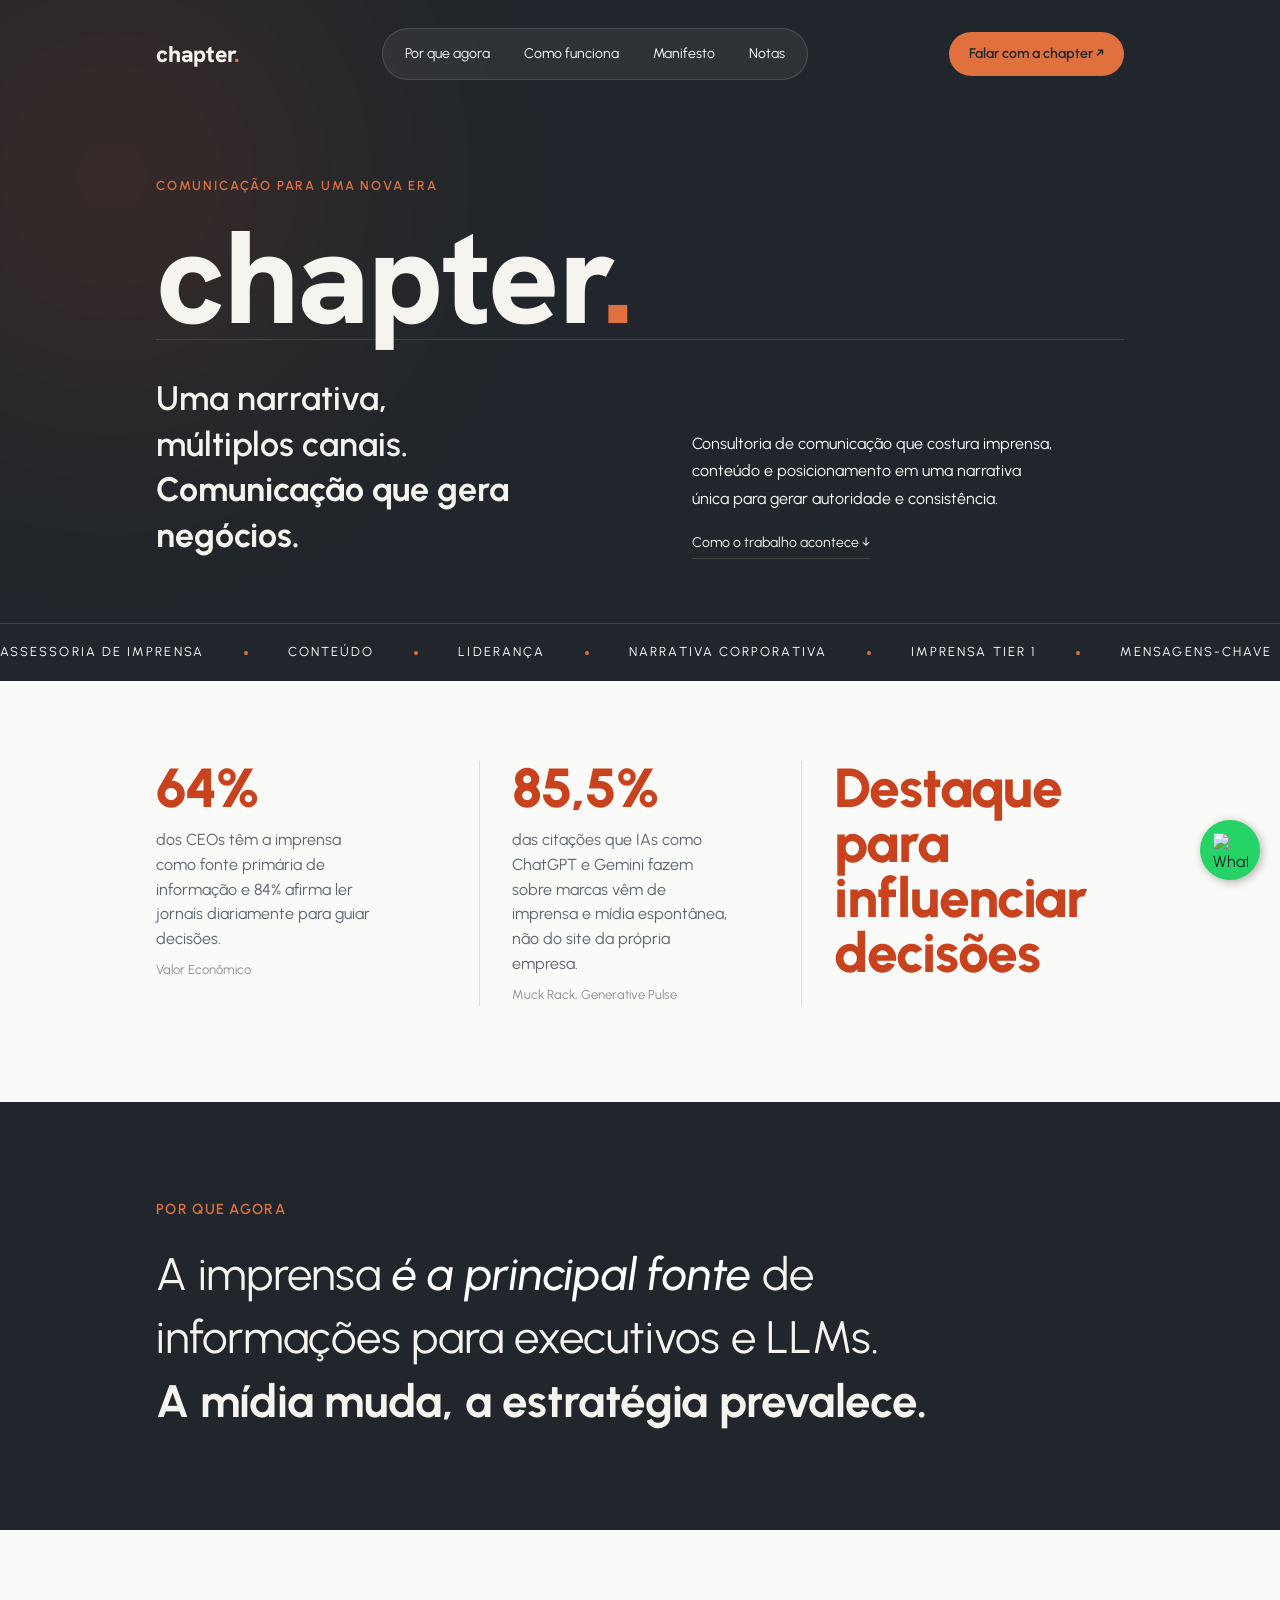
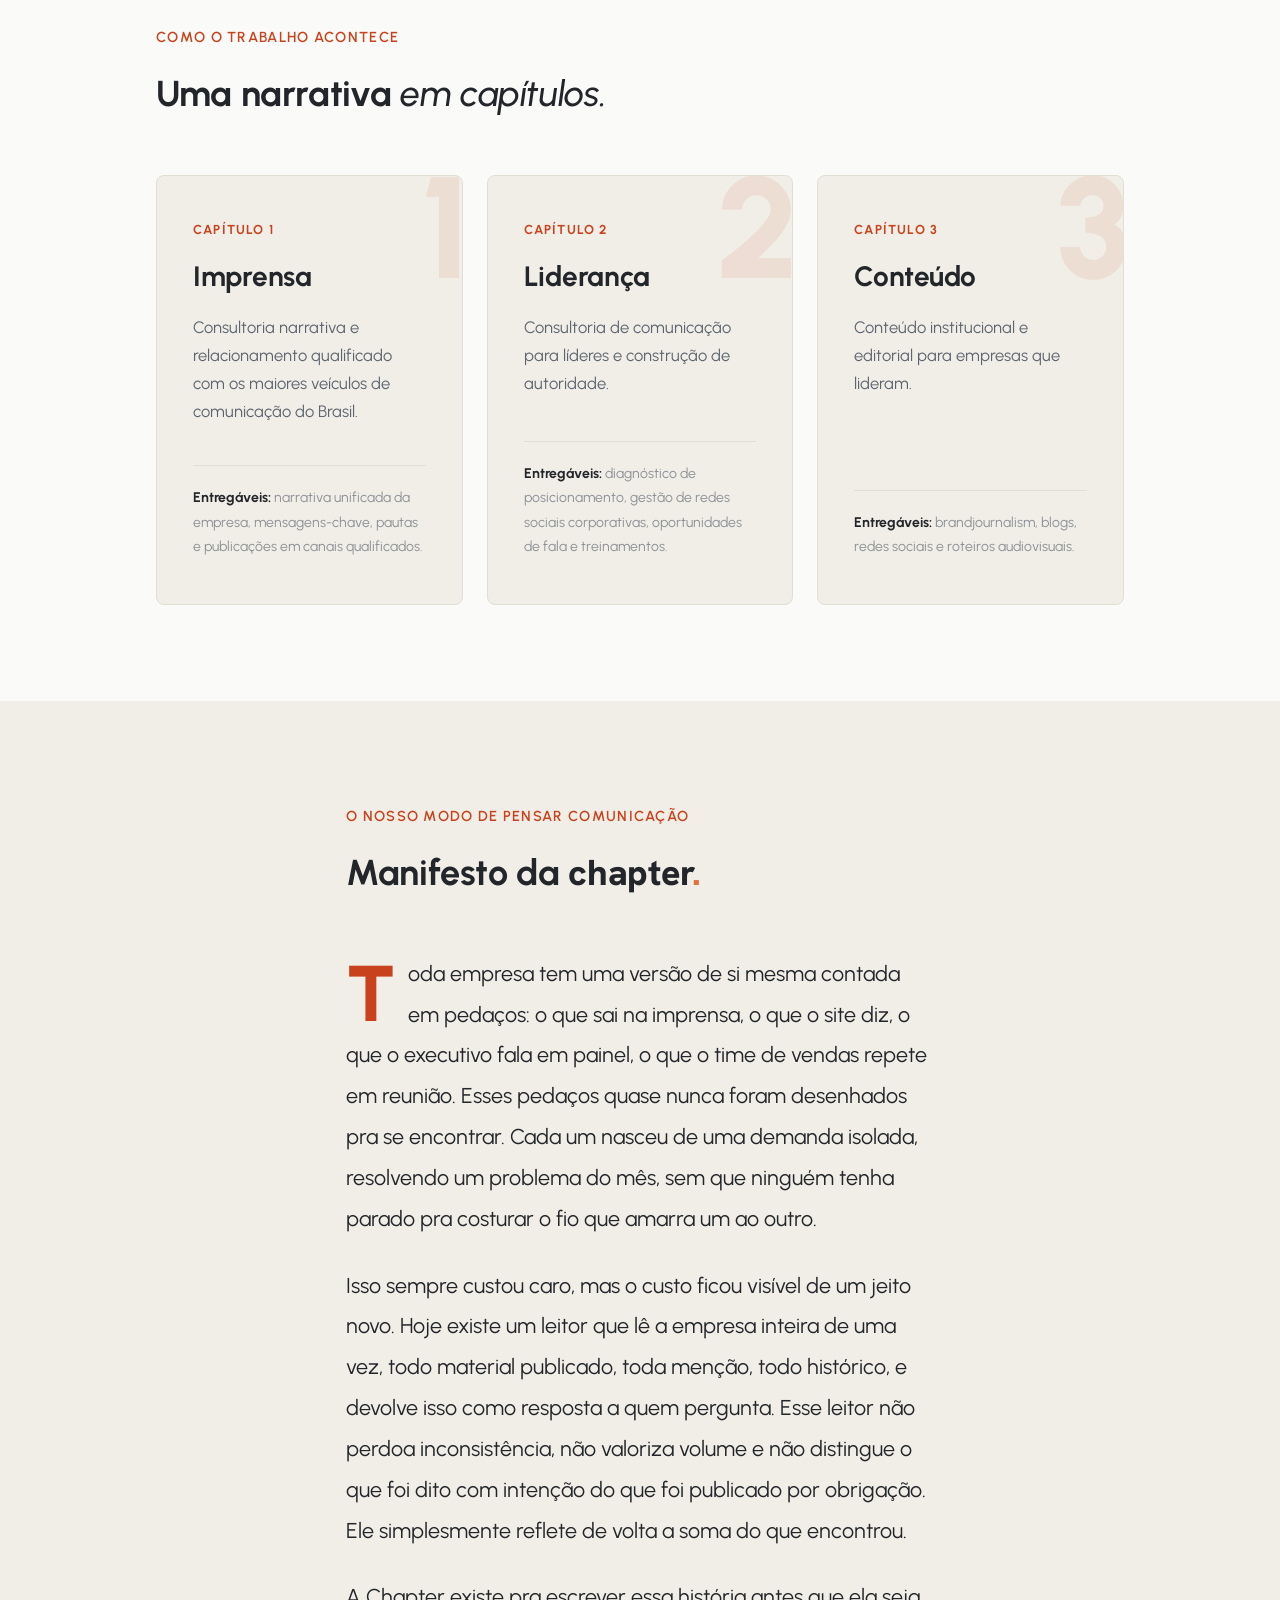
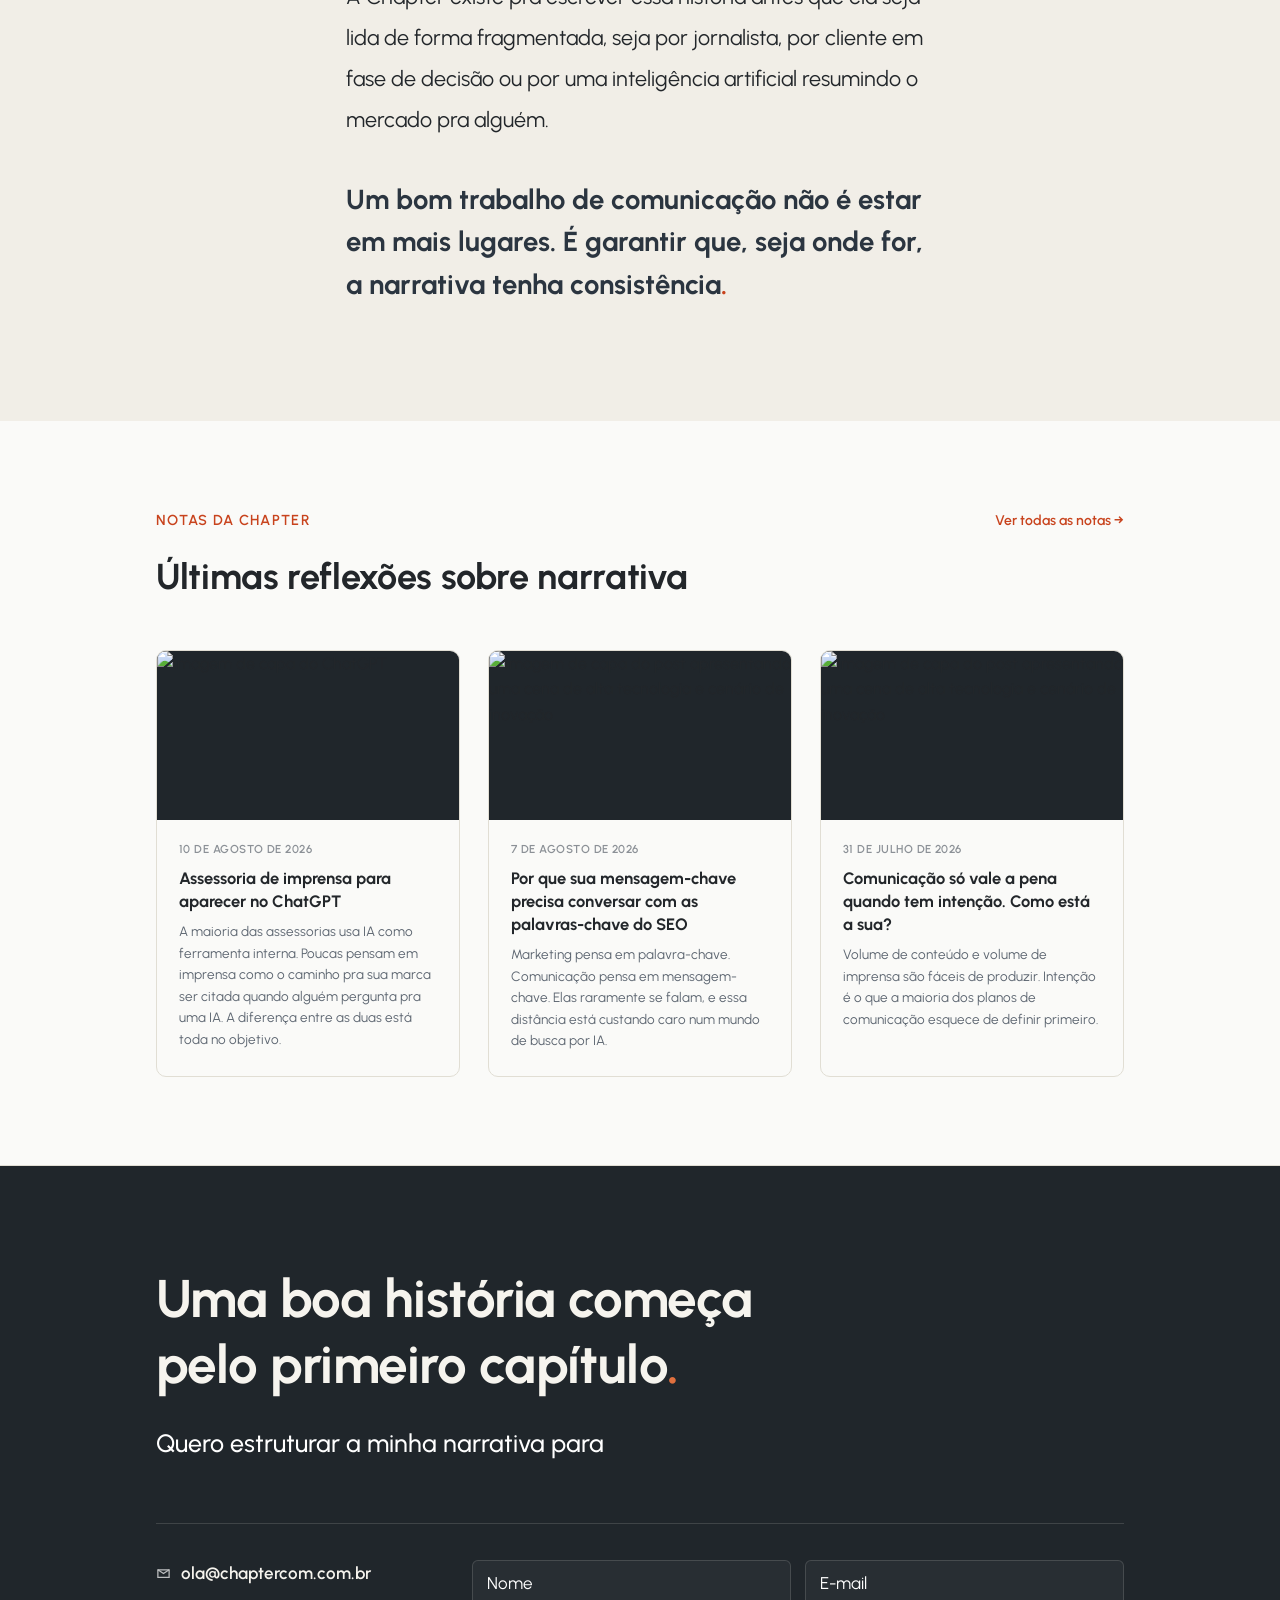
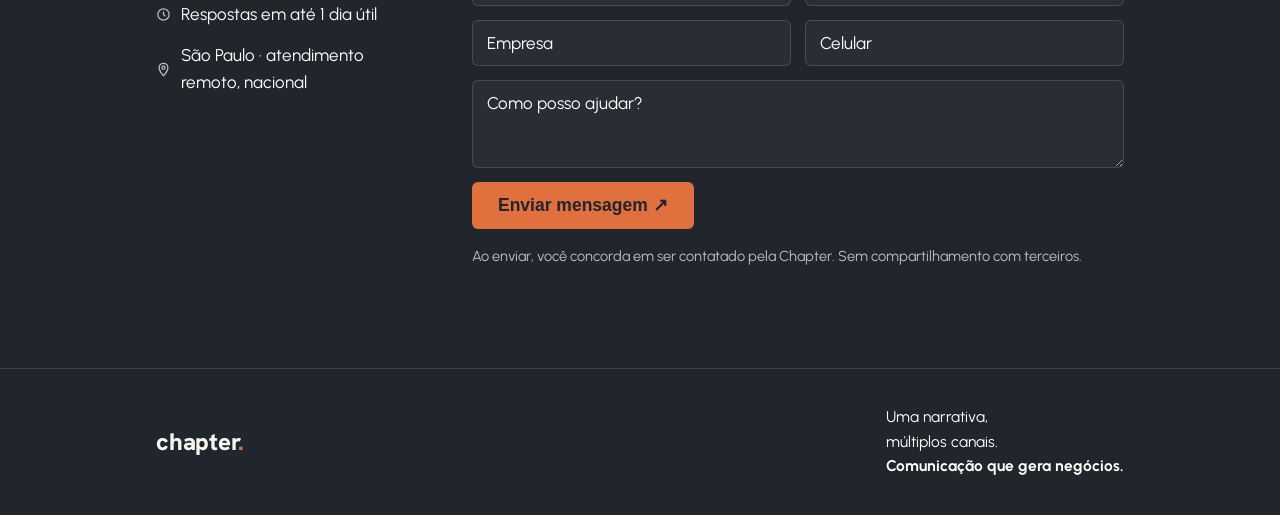
==== commit 7452d8d4: "navbar ajustada para mobile" ====
--- a/index.html
+++ b/index.html
@@ -362,6 +362,7 @@
 
   /* ============ RESPONSIVE ============ */
   @media (max-width:860px){
+    .hero-nav-pills{ display:none; }
     .wrap{ padding:0 28px; }
     .hero-nav-bar{ flex-wrap:wrap; padding-top:20px; }
     .hero-nav-pills{ order:3; width:100%; justify-content:flex-start; overflow-x:auto; -webkit-overflow-scrolling:touch; scrollbar-width:none; }
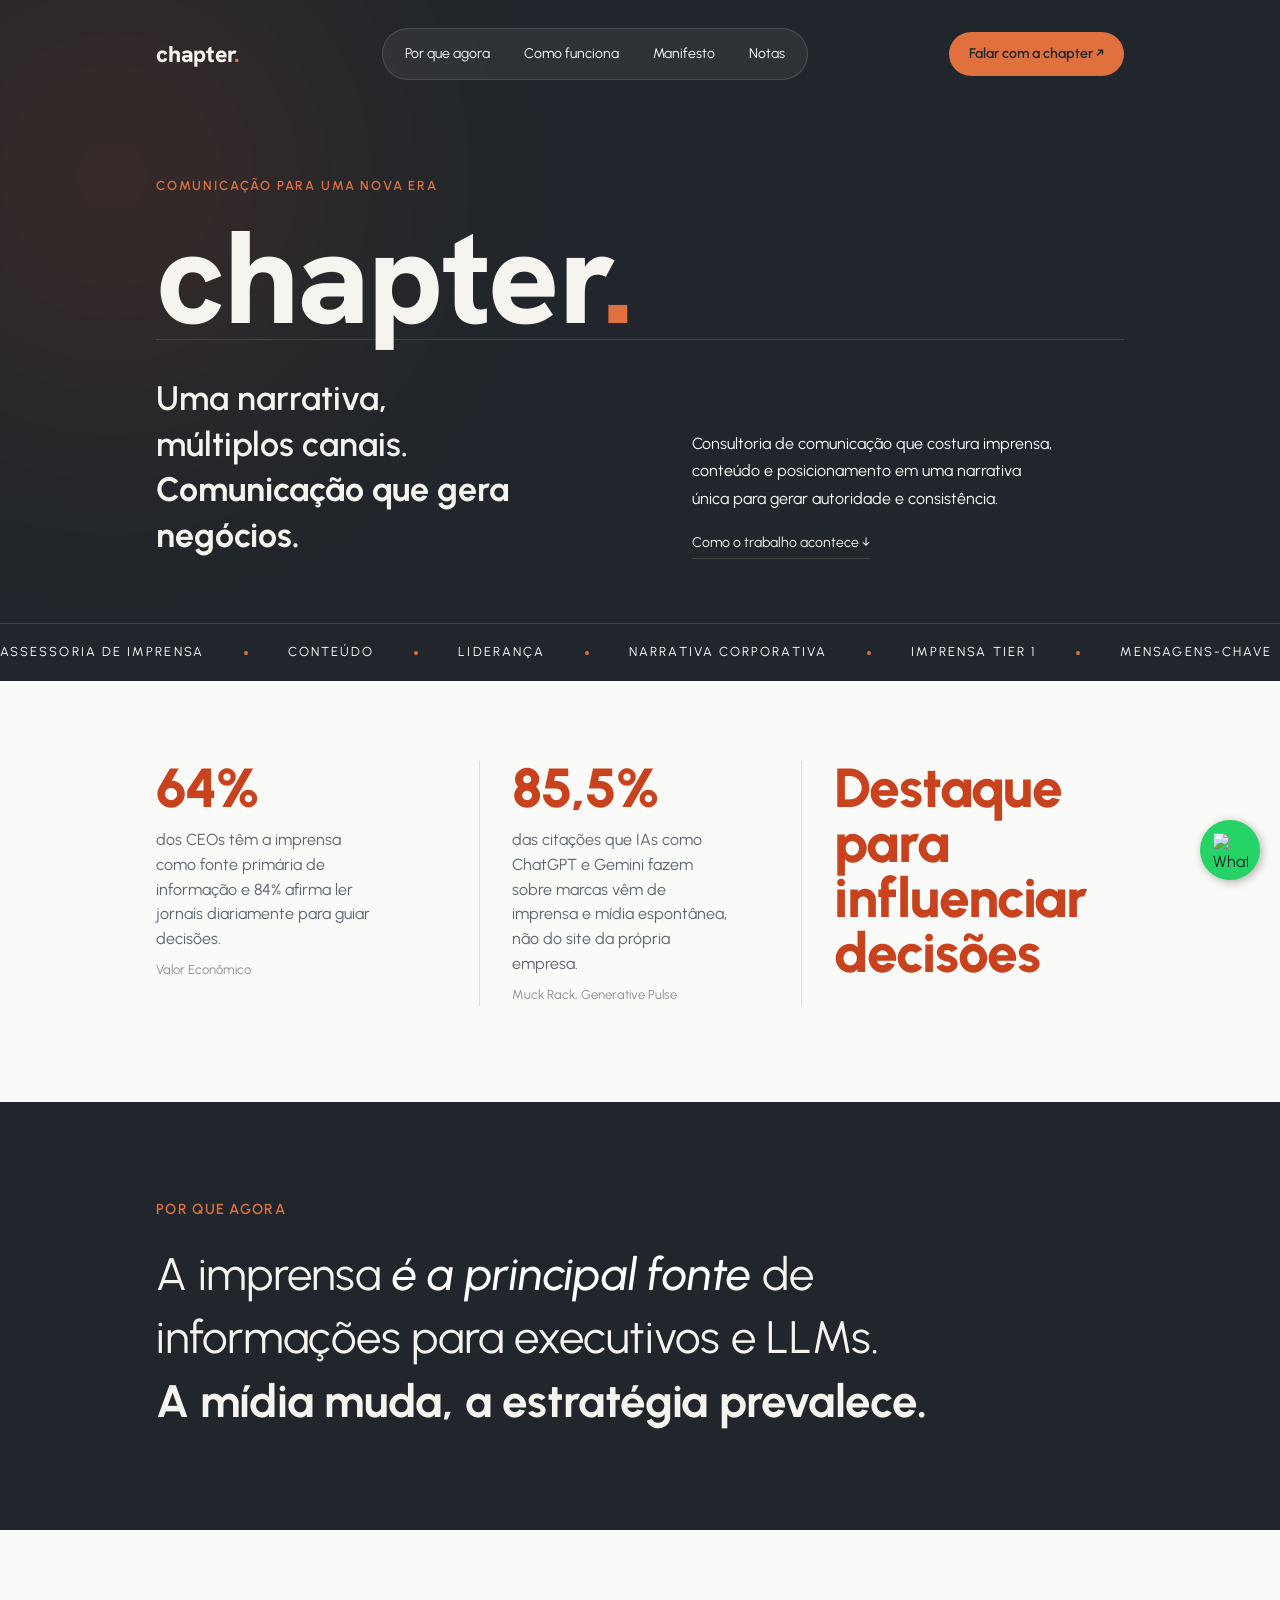
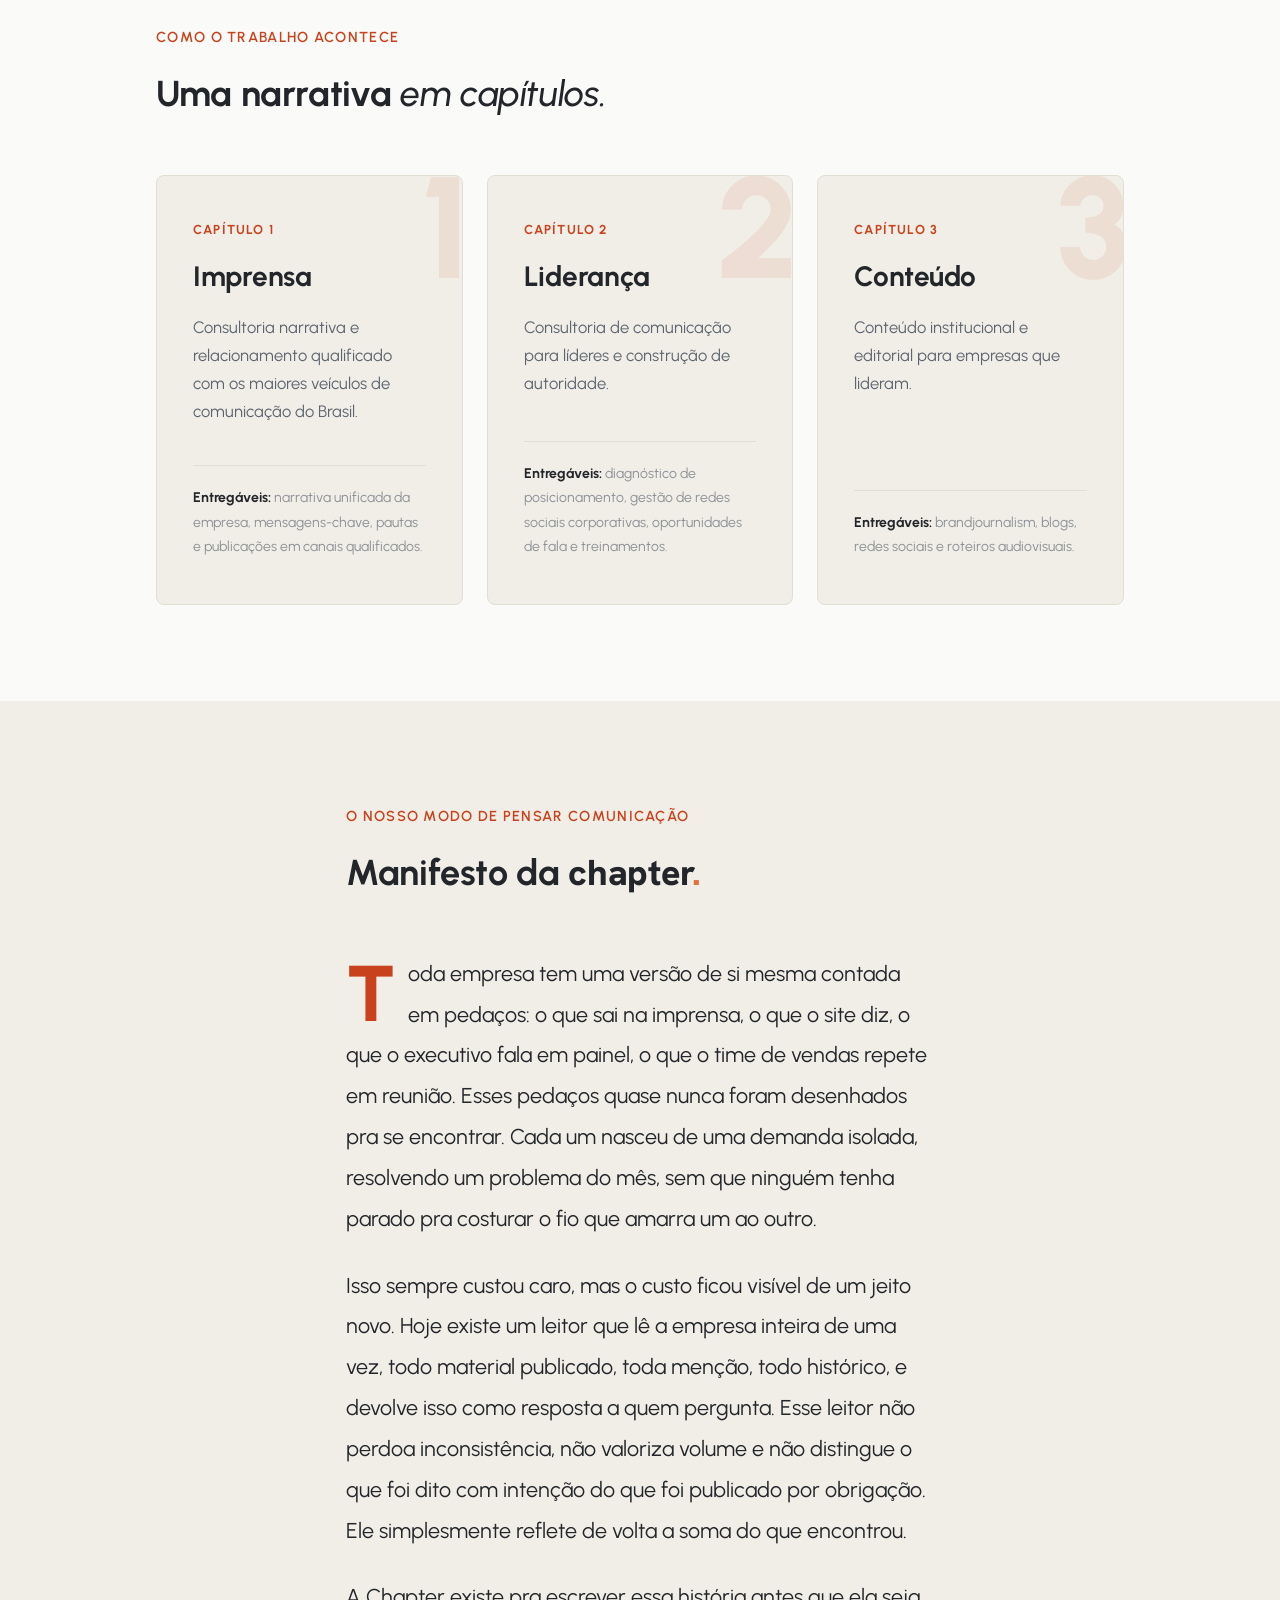
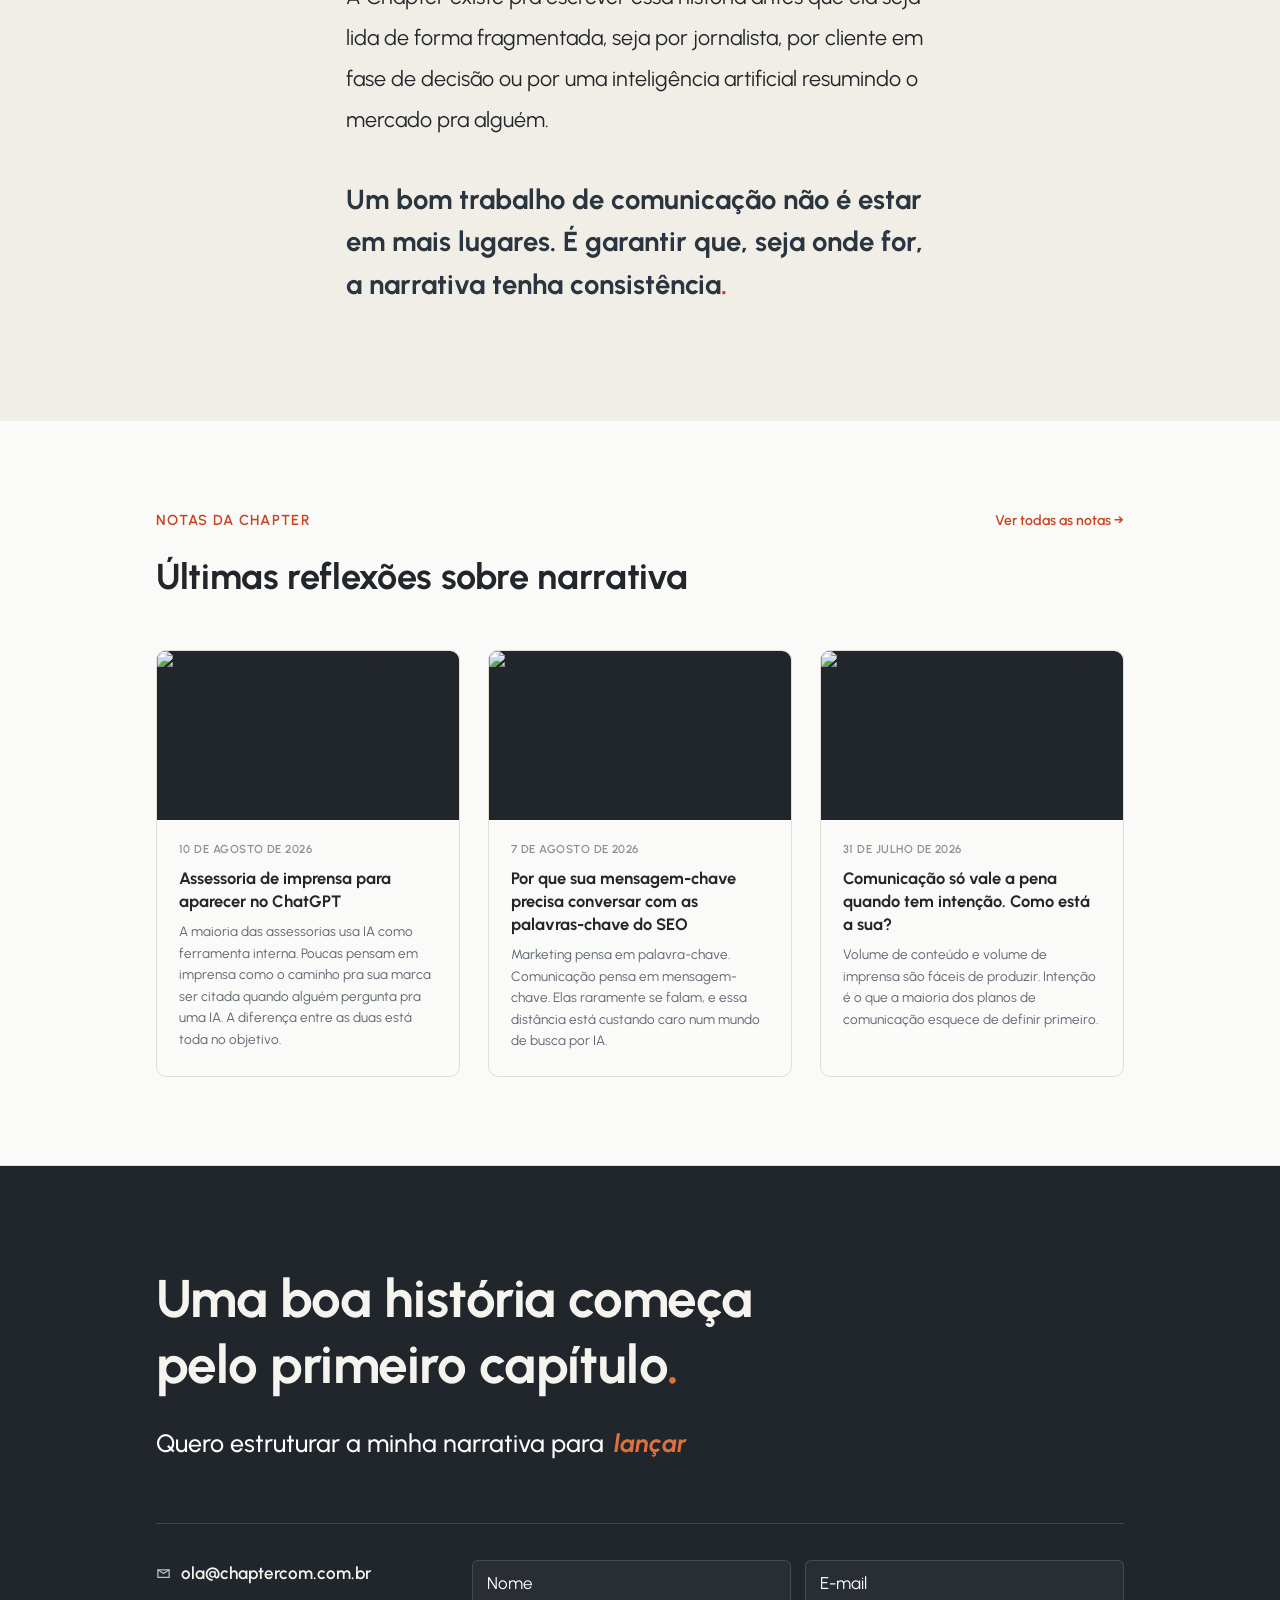
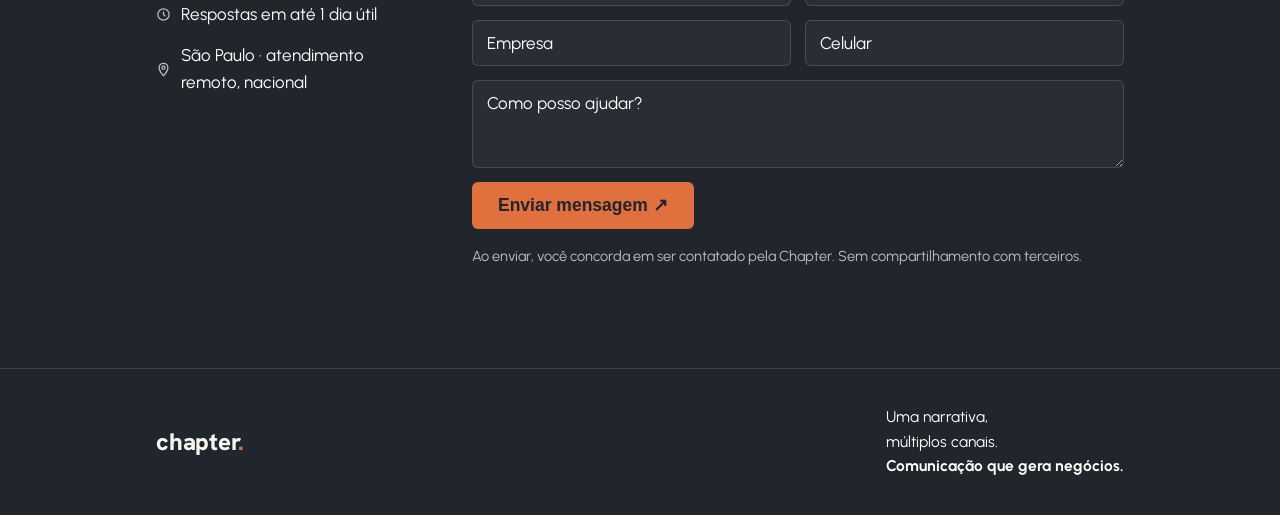
==== commit 6674514c: "atualizado title" ====
--- a/index.html
+++ b/index.html
@@ -4,7 +4,7 @@
 <meta charset="UTF-8">
 <meta name="viewport" content="width=device-width, initial-scale=1.0">
 
-<title>Chapter — Consultoria de Narrativa e Posicionamento em LLMs</title>
+<title>Chapter — Consultoria de narrativa e de posicionamento; comunicação que gera negócio</title>
 <meta name="description" content="A Chapter lê a narrativa completa da sua empresa e constrói as mensagens e cenários que sustentam sua autoridade de marca — na imprensa, em conteúdo próprio e nas respostas de IAs como ChatGPT e Gemini.">
 <meta name="robots" content="index, follow">
 <link rel="canonical" href="https://chaptercom.com.br/">
